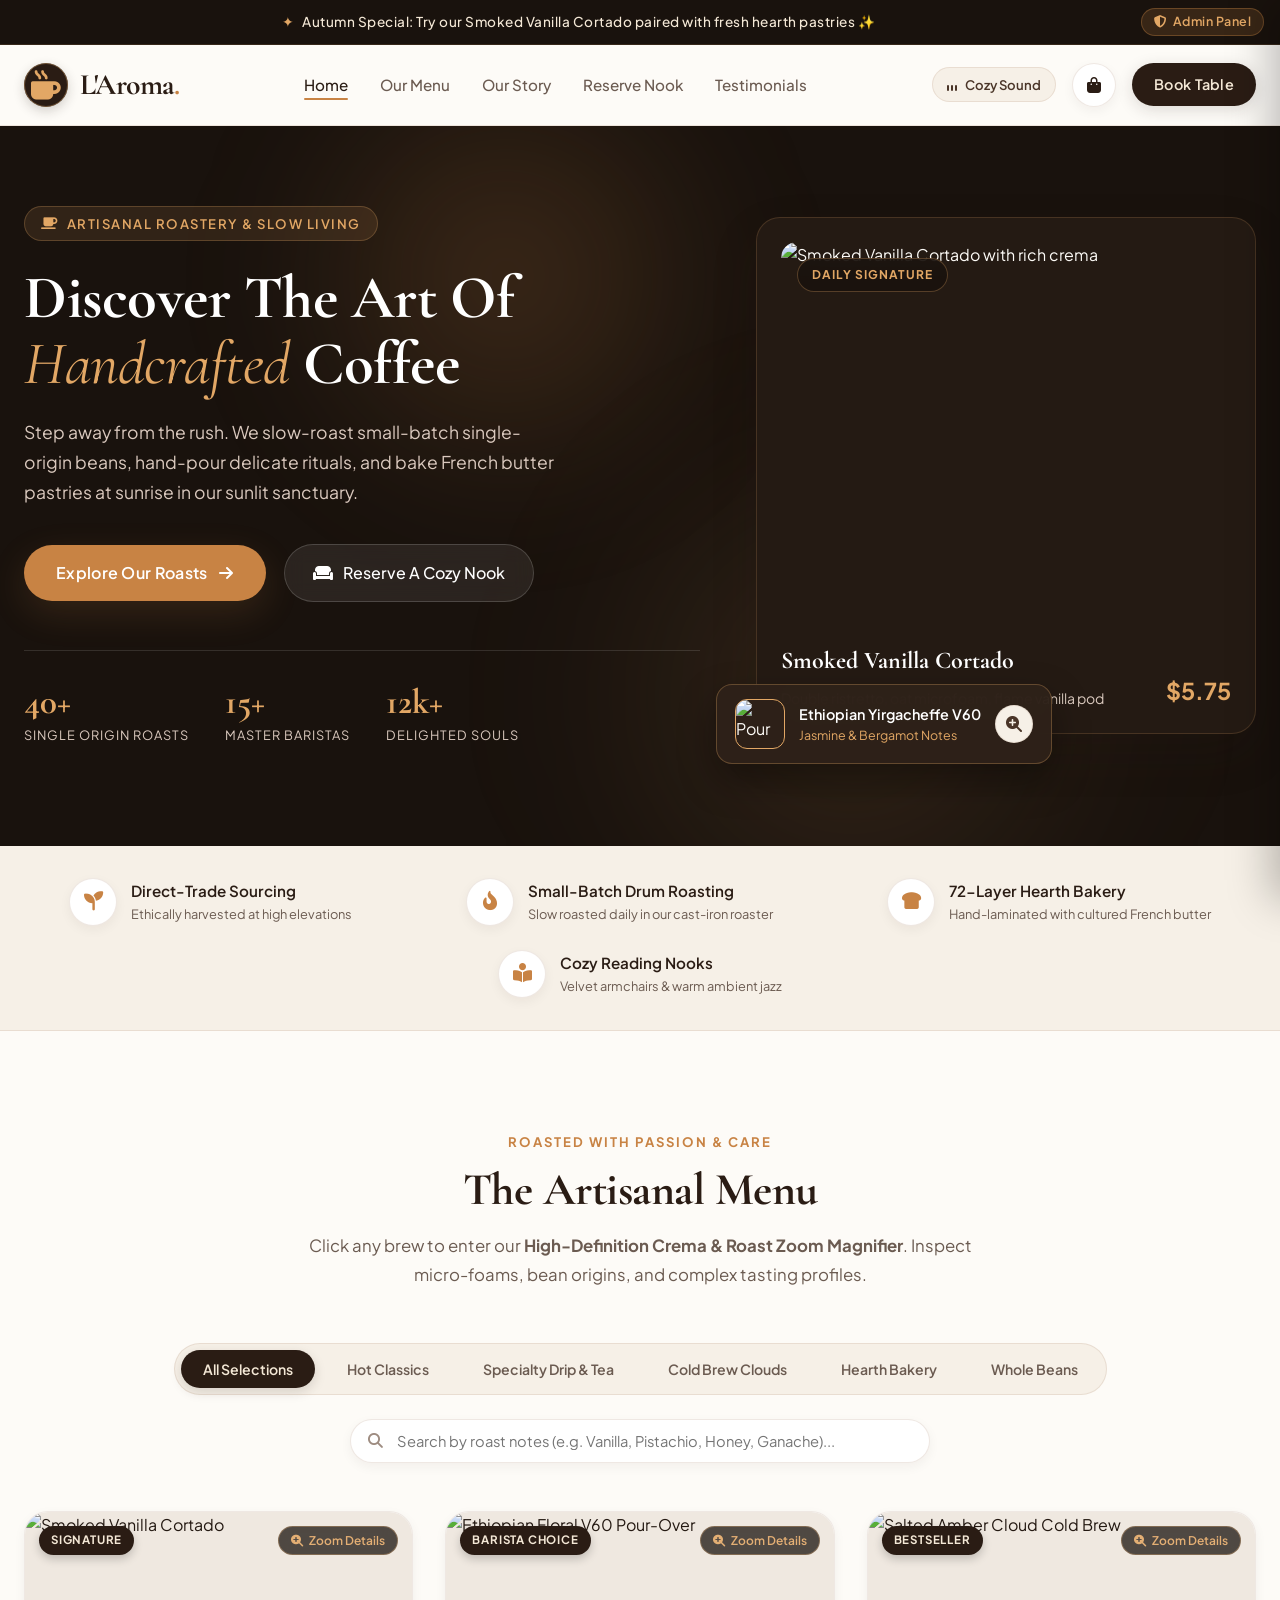
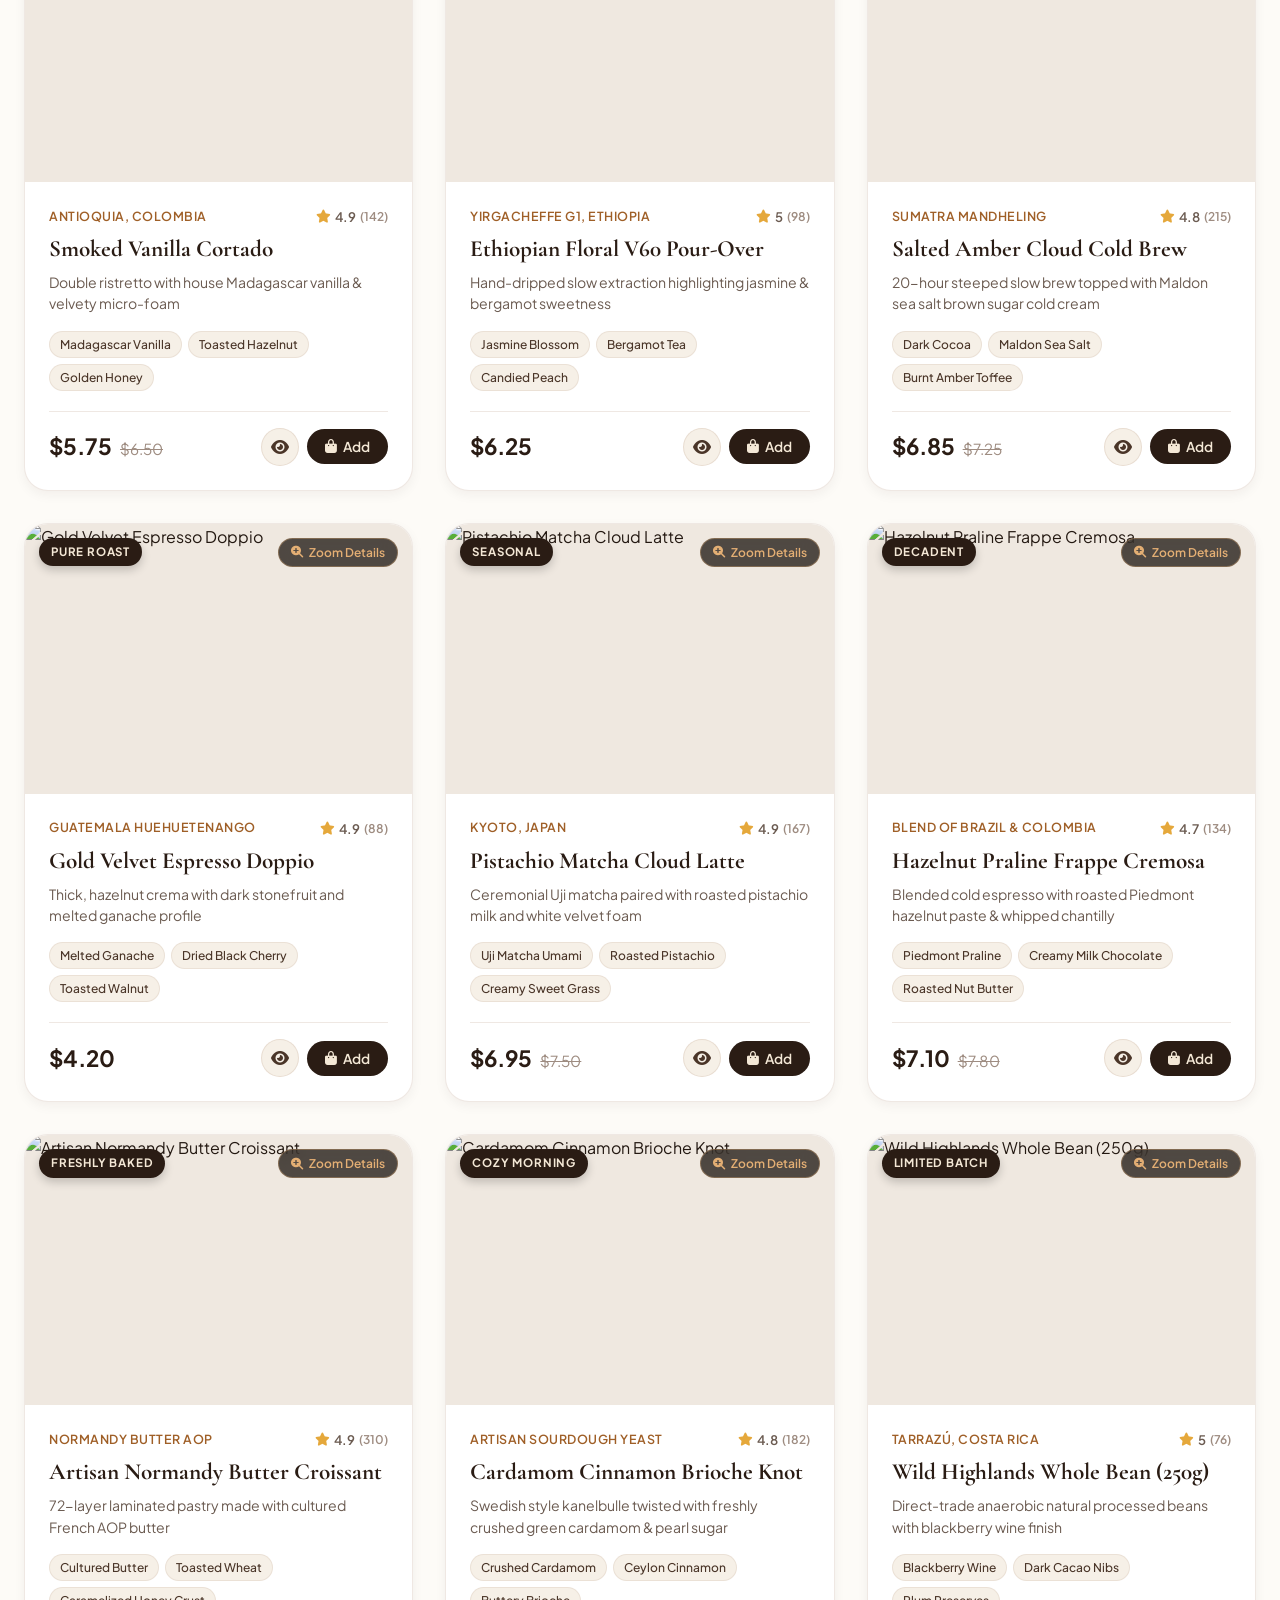
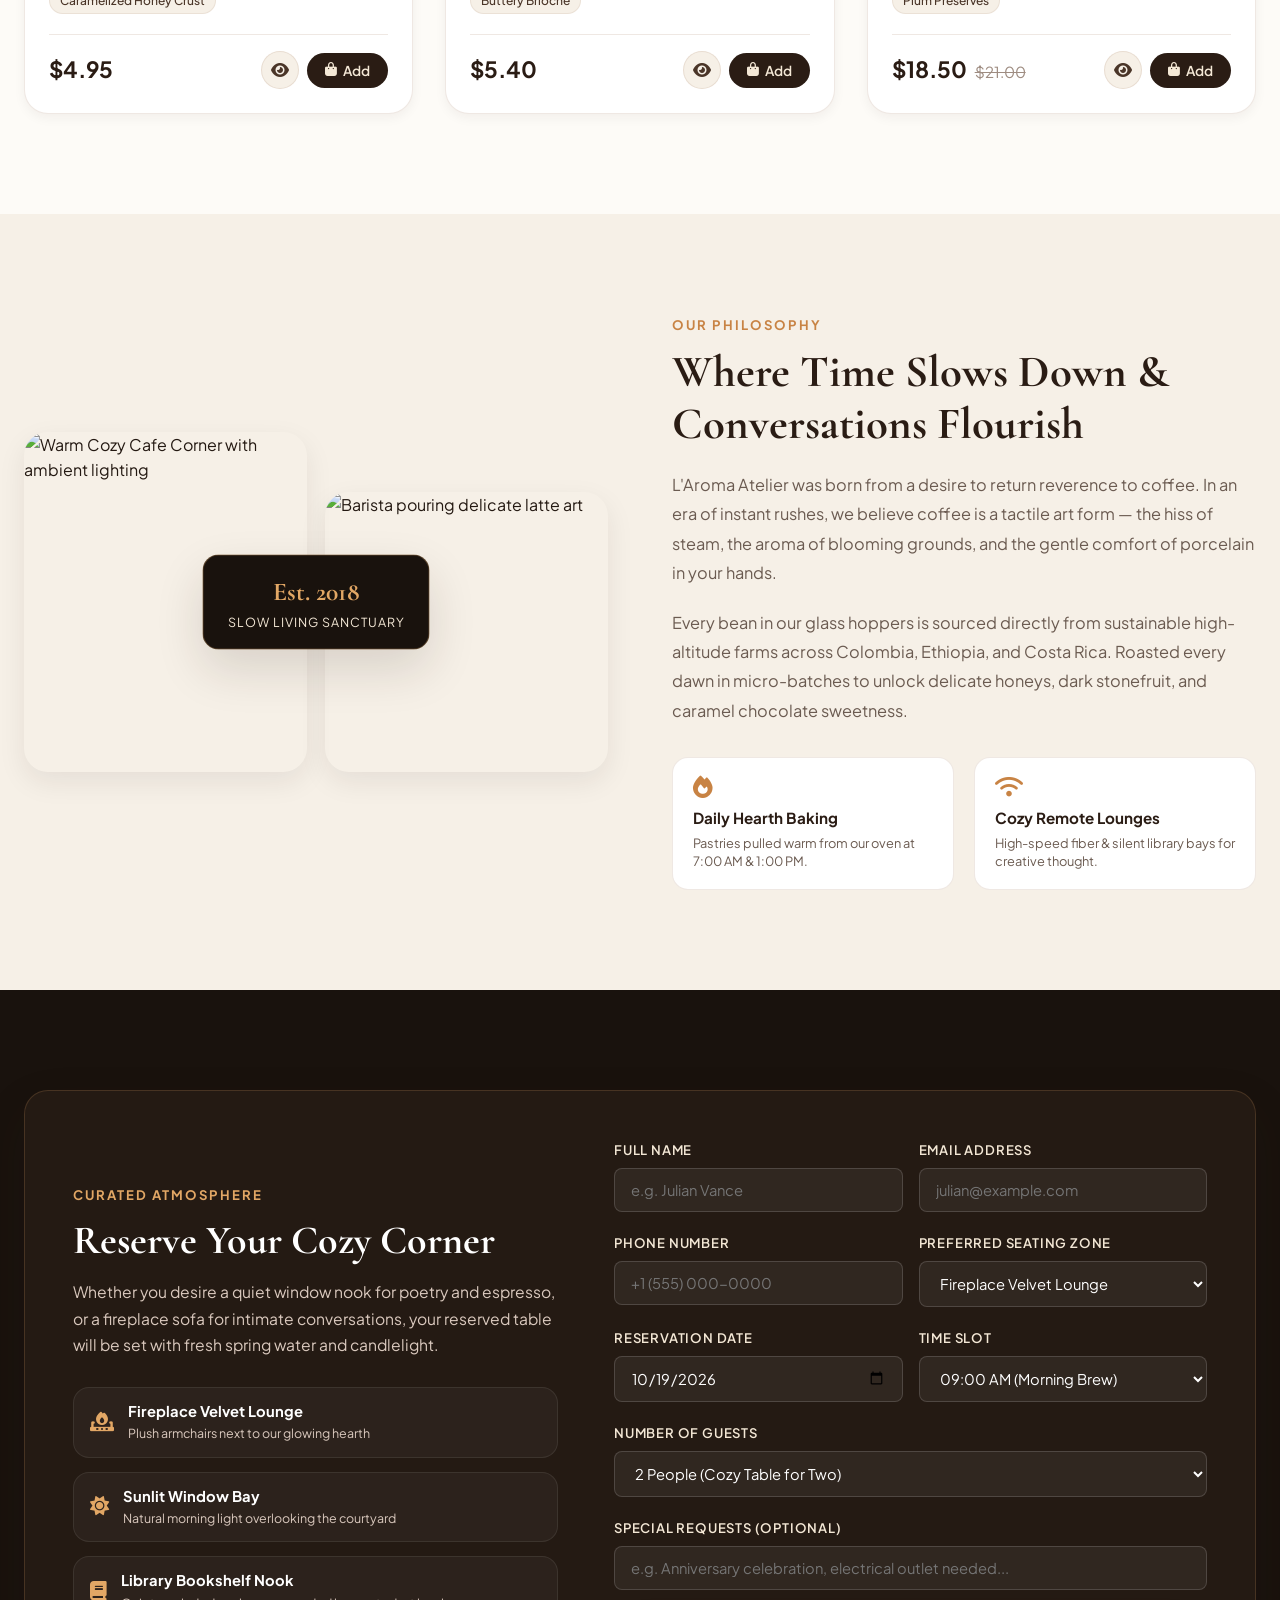
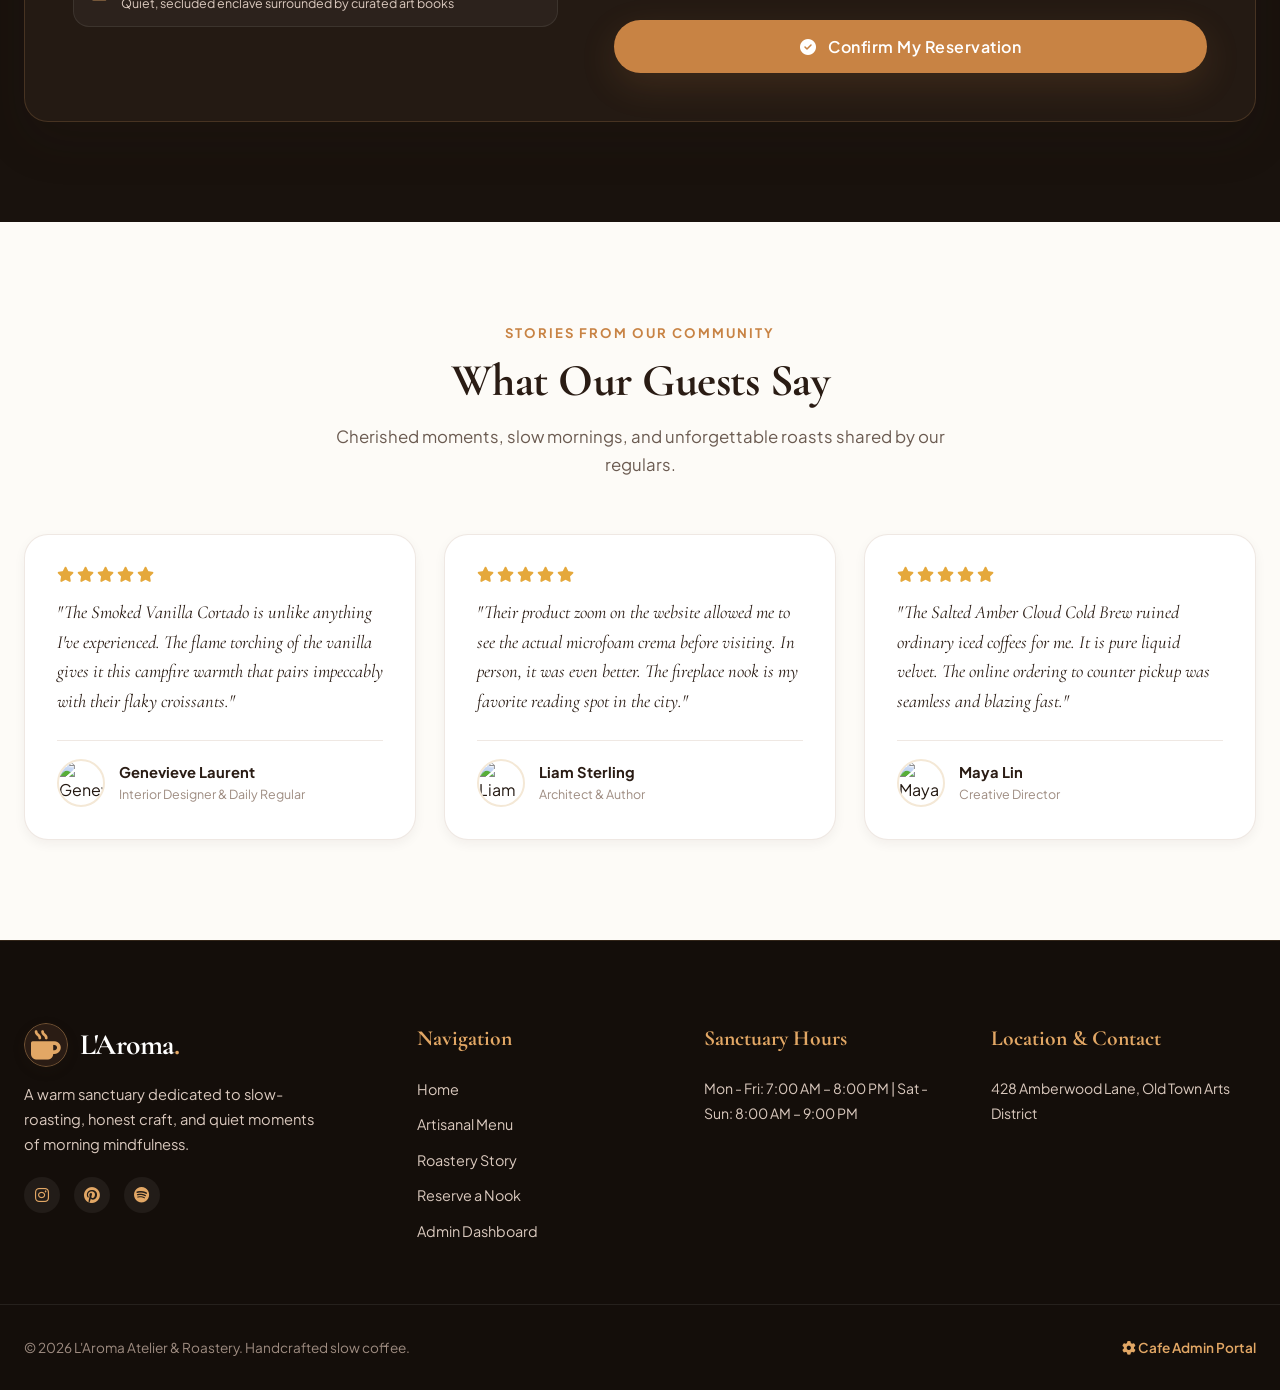
==== index.html @ 0303fe02 "first commit" ====
<!DOCTYPE html>
<html lang="en">
<head>
  <meta charset="UTF-8">
  <meta name="viewport" content="width=device-width, initial-scale=1.0">
  <title>L'Aroma Atelier & Roastery | Handcrafted Slow Coffee & Hearth Pastries</title>
  
  <!-- Google Fonts: Cormorant Garamond for luxury cozy titles & Plus Jakarta Sans for modern clarity -->
  <link rel="preconnect" href="https://fonts.googleapis.com">
  <link rel="preconnect" href="https://fonts.gstatic.com" crossorigin>
  <link href="https://fonts.googleapis.com/css2?family=Cormorant+Garamond:ital,wght@0,400;0,600;0,700;1,400;1,600&family=Plus+Jakarta+Sans:wght@300;400;500;600;700&display=swap" rel="stylesheet">
  
  <!-- Font Awesome Icons -->
  <link rel="stylesheet" href="https://cdnjs.cloudflare.com/ajax/libs/font-awesome/6.4.0/css/all.min.css">
  
  <!-- Main Stylesheet -->
  <link rel="stylesheet" href="css/style.css">
</head>
<body>

  <!-- ==========================================================
       ANNOUNCEMENT MARQUEE BAR
       ========================================================== -->
  <div class="announcement-bar" id="announcementBanner">
    <div class="announcement-text" id="announcementText">
      <span class="sparkle">✦</span> Autumn Harvest: Try our flame-torched Smoked Vanilla Cortado paired with fresh hearth brioche ✨
    </div>
    <a href="admin.html" class="admin-quick-link" title="Open Admin Panel">
      <i class="fas fa-shield-alt"></i> Admin Panel
    </a>
  </div>

  <!-- ==========================================================
       STICKY NAVIGATION HEADER
       ========================================================== -->
  <header class="site-header">
    <div class="container nav-container">
      <a href="index.html" class="brand-logo" aria-label="L'Aroma Atelier Home">
        <div class="brand-icon">
          <i class="fas fa-mug-hot"></i>
        </div>
        <span>L'Aroma<span class="dot">.</span></span>
      </a>

      <nav>
        <ul class="nav-links">
          <li><a href="#home" class="active">Home</a></li>
          <li><a href="#menu">Our Menu</a></li>
          <li><a href="#story">Our Story</a></li>
          <li><a href="#reserve">Reserve Nook</a></li>
          <li><a href="#reviews">Testimonials</a></li>
        </ul>
      </nav>

      <div class="nav-actions">
        <!-- Cozy Ambient Rain & Hearth Audio Generator -->
        <button class="ambient-sound-btn" id="ambientAudioBtn" title="Toggle gentle cafe rain & hearth background sound">
          <div class="sound-wave">
            <span></span><span></span><span></span>
          </div>
          <span class="sound-text">Cozy Sound</span>
        </button>

        <!-- Cart Drawer Button -->
        <button class="icon-btn" id="cartToggleBtn" aria-label="View Order Tray">
          <i class="fas fa-shopping-bag"></i>
          <span class="cart-badge" id="cartBadge" style="display: none;">0</span>
        </button>

        <!-- Primary CTA -->
        <a href="#reserve" class="btn-primary" style="padding: 10px 22px;">Book Table</a>

        <button class="mobile-menu-btn" id="mobileMenuToggle" aria-label="Open Navigation Menu">
          <i class="fas fa-bars"></i>
        </button>
      </div>
    </div>
  </header>

  <!-- ==========================================================
       HERO SECTION (Cozy Aesthetic & Modern Split Inspired)
       ========================================================== -->
  <section class="hero-section" id="home">
    <div class="hero-glow-1"></div>
    <div class="hero-glow-2"></div>

    <div class="container hero-grid">
      <!-- Left Column: Copy & CTAs -->
      <div class="hero-content">
        <div class="hero-badge">
          <i class="fas fa-coffee"></i> Artisanal Roastery & Slow Living
        </div>
        <h1 class="hero-title">
          Discover The Art Of <em>Handcrafted</em> Coffee
        </h1>
        <p class="hero-desc">
          Step away from the rush. We slow-roast small-batch single-origin beans, hand-pour delicate rituals, and bake French butter pastries at sunrise in our sunlit sanctuary.
        </p>

        <div class="hero-cta-group">
          <a href="#menu" class="btn-hero-primary">
            <span>Explore Our Roasts</span>
            <i class="fas fa-arrow-right"></i>
          </a>
          <a href="#reserve" class="btn-hero-ghost">
            <i class="fas fa-couch"></i>
            <span>Reserve A Cozy Nook</span>
          </a>
        </div>

        <!-- Live Metrics Counter -->
        <div class="hero-stats">
          <div class="stat-item">
            <span class="stat-number">40+</span>
            <span class="stat-label">Single Origin Roasts</span>
          </div>
          <div class="stat-item">
            <span class="stat-number">15+</span>
            <span class="stat-label">Master Baristas</span>
          </div>
          <div class="stat-item">
            <span class="stat-number">12k+</span>
            <span class="stat-label">Delighted Souls</span>
          </div>
        </div>
      </div>

      <!-- Right Column: Visual Showcase -->
      <div class="hero-showcase">
        <div class="hero-main-card">
          <div class="hero-image-wrap" onclick="window.L_Aroma.openZoomModal('prod-1')">
            <span class="hero-card-badge">Daily Signature</span>
            <img src="https://images.unsplash.com/photo-1541167760496-1628856ab772?auto=format&fit=crop&w=900&q=85" alt="Smoked Vanilla Cortado with rich crema">
          </div>
          <div class="hero-card-info">
            <div>
              <h3 class="hero-card-title">Smoked Vanilla Cortado</h3>
              <p class="hero-card-sub">Double ristretto, oat microfoam, flame vanilla pod</p>
            </div>
            <div class="hero-card-price">$5.75</div>
          </div>
        </div>

        <!-- Floating Card Badge for modern depth -->
        <div class="floating-side-card">
          <div class="floating-avatar">
            <img src="https://images.unsplash.com/photo-1514432324607-a09d9b4aefdd?auto=format&fit=crop&w=400&q=80" alt="Pour Over Kettle">
          </div>
          <div class="floating-meta">
            <h5>Ethiopian Yirgacheffe V60</h5>
            <p>Jasmine & Bergamot Notes</p>
          </div>
          <button class="btn-inspect" onclick="window.L_Aroma.openZoomModal('prod-2')" title="Inspect Roast" aria-label="Inspect Ethiopian Yirgacheffe">
            <i class="fas fa-search-plus"></i>
          </button>
        </div>
      </div>
    </div>
  </section>

  <!-- ==========================================================
       FEATURE STRIP (Warm Pillars)
       ========================================================== -->
  <section class="feature-strip">
    <div class="container features-flex">
      <div class="feature-pill">
        <div class="feature-icon-circle">
          <i class="fas fa-seedling"></i>
        </div>
        <div>
          <h4>Direct-Trade Sourcing</h4>
          <p>Ethically harvested at high elevations</p>
        </div>
      </div>

      <div class="feature-pill">
        <div class="feature-icon-circle">
          <i class="fas fa-fire-flame-curved"></i>
        </div>
        <div>
          <h4>Small-Batch Drum Roasting</h4>
          <p>Slow roasted daily in our cast-iron roaster</p>
        </div>
      </div>

      <div class="feature-pill">
        <div class="feature-icon-circle">
          <i class="fas fa-bread-slice"></i>
        </div>
        <div>
          <h4>72-Layer Hearth Bakery</h4>
          <p>Hand-laminated with cultured French butter</p>
        </div>
      </div>

      <div class="feature-pill">
        <div class="feature-icon-circle">
          <i class="fas fa-book-open-reader"></i>
        </div>
        <div>
          <h4>Cozy Reading Nooks</h4>
          <p>Velvet armchairs & warm ambient jazz</p>
        </div>
      </div>
    </div>
  </section>

  <!-- ==========================================================
       ARTISANAL MENU SECTION WITH PRODUCT ZOOM
       ========================================================== -->
  <section class="section" id="menu">
    <div class="container">
      <div class="section-head">
        <span class="section-subtitle">Roasted With Passion & Care</span>
        <h2 class="section-title">The Artisanal Menu</h2>
        <p class="section-desc">
          Click any brew to enter our <strong>High-Definition Crema & Roast Zoom Magnifier</strong>. Inspect micro-foams, bean origins, and complex tasting profiles.
        </p>
      </div>

      <!-- Controls: Category Filter Tabs & Live Search -->
      <div class="menu-controls">
        <div class="category-tabs">
          <button class="tab-btn active" data-category="all">All Selections</button>
          <button class="tab-btn" data-category="hot-coffee">Hot Classics</button>
          <button class="tab-btn" data-category="specialty-brew">Specialty Drip & Tea</button>
          <button class="tab-btn" data-category="cold-coffee">Cold Brew Clouds</button>
          <button class="tab-btn" data-category="bakery">Hearth Bakery</button>
          <button class="tab-btn" data-category="coffee-beans">Whole Beans</button>
        </div>

        <div class="search-sort-bar">
          <div class="search-input-wrap">
            <i class="fas fa-search"></i>
            <input type="text" id="menuSearchInput" class="search-input" placeholder="Search by roast notes (e.g. Vanilla, Pistachio, Honey, Ganache)...">
          </div>
        </div>
      </div>

      <!-- Dynamic Product Grid (Synchronized with LocalStorage & Admin) -->
      <div class="products-grid" id="productsContainer">
        <!-- Rendered by js/app.js -->
      </div>
    </div>
  </section>

  <!-- ==========================================================
       INTERACTIVE PRODUCT ZOOM INSPECTION MODAL
       ========================================================== -->
  <div class="zoom-modal-overlay" id="zoomModalOverlay" role="dialog" aria-modal="true" aria-labelledby="modalProductTitle">
    <div class="zoom-modal-container">
      <button class="modal-close-btn" id="closeZoomModalBtn" aria-label="Close zoom inspection modal">
        <i class="fas fa-times"></i>
      </button>

      <!-- Left Column: Zoom Lens Viewport -->
      <div class="zoom-viewport-col">
        <div class="zoom-frame" id="zoomFrame">
          <img class="main-zoom-img" id="zoomMainImg" src="" alt="">
          <!-- The interactive circular magnifying lens -->
          <div class="zoom-lens" id="zoomLens"></div>
        </div>

        <div class="zoom-instructions">
          <i class="fas fa-mouse-pointer"></i> Move mouse over brew to magnify crema & textures
        </div>

        <!-- Zoom Level Controls -->
        <div class="zoom-level-controls">
          <span style="font-size: 0.75rem; color: var(--text-light-secondary); margin-right: 4px;">Magnification:</span>
          <button class="zoom-level-btn" data-zoom="1.8">1.8x</button>
          <button class="zoom-level-btn active" data-zoom="2.5">2.5x</button>
          <button class="zoom-level-btn" data-zoom="3.5">3.5x</button>
        </div>
      </div>

      <!-- Right Column: Sensory & Ordering Details -->
      <div class="zoom-details-col">
        <div class="modal-badge-row">
          <span class="modal-category-tag" id="modalCategoryTag">Hot Coffee</span>
          <span class="modal-origin-pill" id="modalOriginPill">Single Origin</span>
        </div>

        <h2 class="modal-product-title" id="modalProductTitle">Coffee Name</h2>

        <div class="modal-price-rating">
          <span class="modal-price" id="modalProductPrice">$0.00</span>
          <div class="product-rating">
            <i class="fas fa-star" style="color: #E5A83B;"></i>
            <span id="modalProductRating">4.9 (120 reviews)</span>
          </div>
        </div>

        <p class="modal-description" id="modalProductDesc">Product description here.</p>

        <!-- Sensory Roast Meter -->
        <div class="modal-roast-meter">
          <div class="roast-meter-header">
            <span>Roast Profile & Texture</span>
            <span id="modalRoastLevelText">Medium Roast</span>
          </div>
          <div class="roast-bar">
            <div class="roast-bar-fill"></div>
          </div>
        </div>

        <!-- Tasting Notes Tags -->
        <div style="margin-bottom: 20px;">
          <span class="option-label">Sensory Tasting Notes:</span>
          <div class="tasting-chips" id="modalTastingChips"></div>
        </div>

        <!-- Cup Size Selector -->
        <div class="option-selector-group">
          <span class="option-label">Select Size / Style:</span>
          <div class="option-pills">
            <button class="option-pill active">Regular (12oz)</button>
            <button class="option-pill">Cortado / Flat (8oz)</button>
            <button class="option-pill">Grande Amber (16oz)</button>
          </div>
        </div>

        <!-- Milk / Preparation Choice -->
        <div class="option-selector-group">
          <span class="option-label">Milk / Brew Choice:</span>
          <div class="option-pills">
            <button class="option-pill active">Organic Oat Milk</button>
            <button class="option-pill">Whole Farm Milk</button>
            <button class="option-pill">Roasted Pistachio (+ $0.75)</button>
          </div>
        </div>

        <!-- Quantity Stepper & Add Button -->
        <div class="modal-action-row">
          <div class="quantity-stepper">
            <button class="stepper-btn" id="modalStepperMinus" aria-label="Decrease quantity">-</button>
            <span class="stepper-value" id="modalStepperVal">1</span>
            <button class="stepper-btn" id="modalStepperPlus" aria-label="Increase quantity">+</button>
          </div>

          <button class="btn-modal-add" id="modalAddToCartBtn">
            <i class="fas fa-shopping-bag"></i>
            <span>Add To My Tray</span>
          </button>
        </div>
      </div>
    </div>
  </div>

  <!-- ==========================================================
       OUR STORY & SANCTUARY SECTION
       ========================================================== -->
  <section class="section story-section" id="story">
    <div class="container story-grid">
      <div class="story-images-mosaic">
        <div class="mosaic-img-1">
          <img src="https://images.unsplash.com/photo-1501339847302-ac426a4a7cbb?auto=format&fit=crop&w=900&q=80" alt="Warm Cozy Cafe Corner with ambient lighting">
        </div>
        <div class="mosaic-img-2">
          <img src="https://images.unsplash.com/photo-1442512595331-e89e73853f31?auto=format&fit=crop&w=900&q=80" alt="Barista pouring delicate latte art">
        </div>
        <div class="story-badge-floating">
          <h4>Est. 2018</h4>
          <p>Slow Living Sanctuary</p>
        </div>
      </div>

      <div class="story-content">
        <span class="section-subtitle">Our Philosophy</span>
        <h3>Where Time Slows Down & Conversations Flourish</h3>
        <p>
          L'Aroma Atelier was born from a desire to return reverence to coffee. In an era of instant rushes, we believe coffee is a tactile art form — the hiss of steam, the aroma of blooming grounds, and the gentle comfort of porcelain in your hands.
        </p>
        <p>
          Every bean in our glass hoppers is sourced directly from sustainable high-altitude farms across Colombia, Ethiopia, and Costa Rica. Roasted every dawn in micro-batches to unlock delicate honeys, dark stonefruit, and caramel chocolate sweetness.
        </p>

        <div class="story-perks">
          <div class="perk-box">
            <i class="fas fa-fire"></i>
            <h5>Daily Hearth Baking</h5>
            <p>Pastries pulled warm from our oven at 7:00 AM & 1:00 PM.</p>
          </div>
          <div class="perk-box">
            <i class="fas fa-wifi"></i>
            <h5>Cozy Remote Lounges</h5>
            <p>High-speed fiber & silent library bays for creative thought.</p>
          </div>
        </div>
      </div>
    </div>
  </section>

  <!-- ==========================================================
       TABLE & COZY NOOK RESERVATIONS
       ========================================================== -->
  <section class="section reservation-section" id="reserve">
    <div class="container">
      <div class="reservation-card">
        <!-- Info Column -->
        <div class="res-info-col">
          <span class="section-subtitle" style="color: var(--color-amber);">Curated Atmosphere</span>
          <h3>Reserve Your Cozy Corner</h3>
          <p>
            Whether you desire a quiet window nook for poetry and espresso, or a fireplace sofa for intimate conversations, your reserved table will be set with fresh spring water and candlelight.
          </p>

          <div class="nook-preview-list">
            <div class="nook-preview-item">
              <i class="fas fa-fire-burner"></i>
              <div>
                <h5>Fireplace Velvet Lounge</h5>
                <p>Plush armchairs next to our glowing hearth</p>
              </div>
            </div>
            <div class="nook-preview-item">
              <i class="fas fa-sun"></i>
              <div>
                <h5>Sunlit Window Bay</h5>
                <p>Natural morning light overlooking the courtyard</p>
              </div>
            </div>
            <div class="nook-preview-item">
              <i class="fas fa-book"></i>
              <div>
                <h5>Library Bookshelf Nook</h5>
                <p>Quiet, secluded enclave surrounded by curated art books</p>
              </div>
            </div>
          </div>
        </div>

        <!-- Reservation Form (Saves directly to Admin) -->
        <form class="reservation-form" id="reservationForm">
          <div class="form-row-2">
            <div class="form-group">
              <label for="resName">Full Name</label>
              <input type="text" id="resName" class="form-control" placeholder="e.g. Julian Vance" required>
            </div>
            <div class="form-group">
              <label for="resEmail">Email Address</label>
              <input type="email" id="resEmail" class="form-control" placeholder="julian@example.com" required>
            </div>
          </div>

          <div class="form-row-2">
            <div class="form-group">
              <label for="resPhone">Phone Number</label>
              <input type="tel" id="resPhone" class="form-control" placeholder="+1 (555) 000-0000" required>
            </div>
            <div class="form-group">
              <label for="resZone">Preferred Seating Zone</label>
              <select id="resZone" class="form-control">
                <option value="Fireplace Velvet Lounge">Fireplace Velvet Lounge</option>
                <option value="Sunlit Window Bay">Sunlit Window Bay</option>
                <option value="Library Bookshelf Nook">Library Bookshelf Nook</option>
                <option value="Garden Courtyard Terrace">Garden Courtyard Terrace</option>
              </select>
            </div>
          </div>

          <div class="form-row-2">
            <div class="form-group">
              <label for="resDate">Reservation Date</label>
              <input type="date" id="resDate" class="form-control" required value="2026-10-19">
            </div>
            <div class="form-group">
              <label for="resTime">Time Slot</label>
              <select id="resTime" class="form-control">
                <option value="09:00 AM">09:00 AM (Morning Brew)</option>
                <option value="11:30 AM">11:30 AM (Brunch & Cortado)</option>
                <option value="02:30 PM">02:30 PM (Afternoon Slow Roast)</option>
                <option value="05:00 PM">05:00 PM (Dusk Affogato & Jazz)</option>
              </select>
            </div>
          </div>

          <div class="form-group">
            <label for="resGuests">Number of Guests</label>
            <select id="resGuests" class="form-control">
              <option value="1">1 Person (Quiet Solitude)</option>
              <option value="2" selected>2 People (Cozy Table for Two)</option>
              <option value="3">3 - 4 People (Lounge Booth)</option>
              <option value="6">5 - 6 People (Artisan Tasting Table)</option>
            </select>
          </div>

          <div class="form-group">
            <label for="resNotes">Special Requests (Optional)</label>
            <input type="text" id="resNotes" class="form-control" placeholder="e.g. Anniversary celebration, electrical outlet needed...">
          </div>

          <button type="submit" class="btn-book-submit">
            <i class="fas fa-check-circle" style="margin-right: 8px;"></i> Confirm My Reservation
          </button>
        </form>
      </div>
    </div>
  </section>

  <!-- ==========================================================
       CUSTOMER TESTIMONIALS
       ========================================================== -->
  <section class="section" id="reviews">
    <div class="container">
      <div class="section-head">
        <span class="section-subtitle">Stories From Our Community</span>
        <h2 class="section-title">What Our Guests Say</h2>
        <p class="section-desc">Cherished moments, slow mornings, and unforgettable roasts shared by our regulars.</p>
      </div>

      <div class="testimonials-grid">
        <div class="testimonial-card">
          <div class="test-stars">
            <i class="fas fa-star"></i><i class="fas fa-star"></i><i class="fas fa-star"></i><i class="fas fa-star"></i><i class="fas fa-star"></i>
          </div>
          <p class="test-quote">
            "The Smoked Vanilla Cortado is unlike anything I've experienced. The flame torching of the vanilla gives it this campfire warmth that pairs impeccably with their flaky croissants."
          </p>
          <div class="test-author">
            <img class="test-avatar" src="https://images.unsplash.com/photo-1534528741775-53994a69daeb?auto=format&fit=crop&w=200&q=80" alt="Genevieve Laurent">
            <div class="author-meta">
              <h5>Genevieve Laurent</h5>
              <p>Interior Designer & Daily Regular</p>
            </div>
          </div>
        </div>

        <div class="testimonial-card">
          <div class="test-stars">
            <i class="fas fa-star"></i><i class="fas fa-star"></i><i class="fas fa-star"></i><i class="fas fa-star"></i><i class="fas fa-star"></i>
          </div>
          <p class="test-quote">
            "Their product zoom on the website allowed me to see the actual microfoam crema before visiting. In person, it was even better. The fireplace nook is my favorite reading spot in the city."
          </p>
          <div class="test-author">
            <img class="test-avatar" src="https://images.unsplash.com/photo-1507003211169-0a1dd7228f2d?auto=format&fit=crop&w=200&q=80" alt="Liam Sterling">
            <div class="author-meta">
              <h5>Liam Sterling</h5>
              <p>Architect & Author</p>
            </div>
          </div>
        </div>

        <div class="testimonial-card">
          <div class="test-stars">
            <i class="fas fa-star"></i><i class="fas fa-star"></i><i class="fas fa-star"></i><i class="fas fa-star"></i><i class="fas fa-star"></i>
          </div>
          <p class="test-quote">
            "The Salted Amber Cloud Cold Brew ruined ordinary iced coffees for me. It is pure liquid velvet. The online ordering to counter pickup was seamless and blazing fast."
          </p>
          <div class="test-author">
            <img class="test-avatar" src="https://images.unsplash.com/photo-1517841905240-472988babdf9?auto=format&fit=crop&w=200&q=80" alt="Maya Lin">
            <div class="author-meta">
              <h5>Maya Lin</h5>
              <p>Creative Director</p>
            </div>
          </div>
        </div>
      </div>
    </div>
  </section>

  <!-- ==========================================================
       SLIDE-OVER CART DRAWER
       ========================================================== -->
  <div class="cart-drawer-overlay" id="cartDrawerOverlay"></div>
  <aside class="cart-drawer" id="cartDrawer" aria-label="Your Coffee Tray">
    <div class="cart-header">
      <h3><i class="fas fa-shopping-bag" style="color: var(--color-caramel);"></i> Your Tray</h3>
      <button class="modal-close-btn" id="closeCartBtn" style="position: static;" aria-label="Close Tray">
        <i class="fas fa-times"></i>
      </button>
    </div>

    <div class="cart-items-list" id="cartItemsList">
      <!-- Injected by js/app.js -->
    </div>

    <div class="cart-footer">
      <div class="cart-summary-row">
        <span>Subtotal</span>
        <span id="cartSubtotal">$0.00</span>
      </div>
      <div class="cart-summary-row">
        <span>Estimated Tax (8.25%)</span>
        <span id="cartTax">$0.00</span>
      </div>
      <div class="cart-summary-row total-row">
        <span>Total Due</span>
        <span id="cartTotal">$0.00</span>
      </div>

      <button class="btn-checkout" id="openCheckoutBtn">
        <span>Proceed To Barista Station</span>
        <i class="fas fa-arrow-right"></i>
      </button>
    </div>
  </aside>

  <!-- ==========================================================
       CHECKOUT MODAL
       ========================================================== -->
  <div class="checkout-modal-overlay" id="checkoutModalOverlay">
    <div class="checkout-modal-card">
      <button class="modal-close-btn" id="closeCheckoutBtn" aria-label="Close Checkout">
        <i class="fas fa-times"></i>
      </button>

      <div class="checkout-header">
        <i class="fas fa-mug-hot"></i>
        <h3>Complete Your Order</h3>
        <p style="font-size: 0.88rem; color: var(--text-secondary); margin-top: 4px;">
          Total: <strong id="checkoutTotalAmount" style="color: var(--color-espresso);">$0.00</strong>
        </p>
      </div>

      <form id="checkoutForm">
        <div class="form-group" style="margin-bottom: 14px;">
          <label for="checkoutName" style="color: var(--text-secondary);">Your Name</label>
          <input type="text" id="checkoutName" class="form-control" style="background: var(--bg-secondary); color: var(--text-primary); border-color: var(--border-light);" placeholder="e.g. Genevieve Laurent" required>
        </div>

        <div class="form-group" style="margin-bottom: 14px;">
          <label for="checkoutPhone" style="color: var(--text-secondary);">Mobile Phone (For Brew Alerts)</label>
          <input type="tel" id="checkoutPhone" class="form-control" style="background: var(--bg-secondary); color: var(--text-primary); border-color: var(--border-light);" placeholder="+1 (555) 234-5678" required>
        </div>

        <div class="form-group" style="margin-bottom: 24px;">
          <label for="checkoutType" style="color: var(--text-secondary);">Fulfillment Choice</label>
          <select id="checkoutType" class="form-control" style="background: var(--bg-secondary); color: var(--text-primary); border-color: var(--border-light);">
            <option value="Counter Pickup (Immediate)">Counter Pickup (Immediate)</option>
            <option value="Dine-in at Table">Dine-in at Table (Tell barista your nook)</option>
            <option value="Curbside Express">Curbside Express</option>
          </select>
        </div>

        <button type="submit" class="btn-checkout">
          <i class="fas fa-check"></i>
          <span>Send Order to Kitchen & Baristas</span>
        </button>
      </form>
    </div>
  </div>

  <!-- Toast Container -->
  <div class="toast-container" id="toastContainer"></div>

  <!-- ==========================================================
       FOOTER
       ========================================================== -->
  <footer class="site-footer">
    <div class="container footer-grid">
      <div class="footer-col footer-brand">
        <a href="index.html" class="brand-logo" style="color: #fff;">
          <div class="brand-icon">
            <i class="fas fa-mug-hot"></i>
          </div>
          <span>L'Aroma<span class="dot" style="color: var(--color-amber);">.</span></span>
        </a>
        <p>A warm sanctuary dedicated to slow-roasting, honest craft, and quiet moments of morning mindfulness.</p>
        <div class="footer-socials" style="margin-top: 20px;">
          <a href="#" class="social-icon" aria-label="Instagram"><i class="fab fa-instagram"></i></a>
          <a href="#" class="social-icon" aria-label="Pinterest"><i class="fab fa-pinterest"></i></a>
          <a href="#" class="social-icon" aria-label="Spotify"><i class="fab fa-spotify"></i></a>
        </div>
      </div>

      <div class="footer-col">
        <h4>Navigation</h4>
        <ul class="footer-links">
          <li><a href="#home">Home</a></li>
          <li><a href="#menu">Artisanal Menu</a></li>
          <li><a href="#story">Roastery Story</a></li>
          <li><a href="#reserve">Reserve a Nook</a></li>
          <li><a href="admin.html">Admin Dashboard</a></li>
        </ul>
      </div>

      <div class="footer-col">
        <h4>Sanctuary Hours</h4>
        <div class="footer-hours-list" id="footerOpeningHours">
          Mon - Fri: 7:00 AM – 8:00 PM<br>
          Sat - Sun: 8:00 AM – 9:00 PM<br>
          Hearth Bakes: 7:00 AM & 1:00 PM
        </div>
      </div>

      <div class="footer-col">
        <h4>Location & Contact</h4>
        <div class="footer-hours-list" id="footerAddress">
          428 Amberwood Lane, Old Town Arts District<br>
          hello@laromaatelier.com<br>
          +1 (555) 728-3920
        </div>
      </div>
    </div>

    <div class="container footer-bottom">
      <div>&copy; 2026 L'Aroma Atelier & Roastery. Handcrafted slow coffee.</div>
      <div style="display: flex; gap: 20px; align-items: center;">
        <a href="admin.html" style="color: var(--color-amber); font-weight: 600;">
          <i class="fas fa-cog"></i> Cafe Admin Portal
        </a>
      </div>
    </div>
  </footer>

  <!-- Scripts -->
  <script src="js/data.js"></script>
  <script src="js/app.js"></script>
</body>
</html>
---- css/style.css ----
/* ==========================================================
   L'AROMA ATELIER - COZY AESTHETIC & MODERN CAFE STYLESHEET
   ========================================================== */

:root {
  /* Warm Cozy Color Palette */
  --bg-primary: #FDFBF7;
  --bg-secondary: #F6F0E7;
  --bg-card: #FFFFFF;
  --bg-dark: #19120D;
  --bg-dark-surface: #241A13;
  --bg-dark-card: #2E2119;
  
  /* Espresso, Amber & Terracotta Tones */
  --color-espresso: #2A1C14;
  --color-mocha: #4A3528;
  --color-caramel: #C88344;
  --color-caramel-light: #DF9B5D;
  --color-caramel-dark: #9F5F27;
  --color-amber: #E2A765;
  --color-crema: #F4E8D6;
  --color-oat: #EAE2D5;
  --color-sage: #6B7C6E;
  --color-terracotta: #B95B36;
  
  /* Text Colors */
  --text-primary: #231811;
  --text-secondary: #6B5B51;
  --text-muted: #9E8C81;
  --text-light: #FDFBF7;
  --text-light-secondary: #DAC9BE;
  
  /* Borders & Shadows */
  --border-light: rgba(190, 165, 145, 0.25);
  --border-dark: rgba(226, 167, 101, 0.18);
  --shadow-sm: 0 4px 12px rgba(42, 28, 20, 0.05);
  --shadow-md: 0 10px 28px rgba(42, 28, 20, 0.08);
  --shadow-lg: 0 20px 48px rgba(42, 28, 20, 0.14);
  --shadow-warm: 0 12px 36px rgba(200, 131, 68, 0.16);

  /* Typography */
  --font-serif: 'Cormorant Garamond', Georgia, serif;
  --font-sans: 'Plus Jakarta Sans', -apple-system, BlinkMacSystemFont, 'Segoe UI', Roboto, sans-serif;
  
  /* Transitions */
  --transition-fast: 0.2s cubic-bezier(0.25, 0.46, 0.45, 0.94);
  --transition-smooth: 0.35s cubic-bezier(0.16, 1, 0.3, 1);
  --radius-sm: 8px;
  --radius-md: 16px;
  --radius-lg: 24px;
  --radius-full: 9999px;
}

/* Base Resets */
*, *::before, *::after {
  box-sizing: border-box;
  margin: 0;
  padding: 0;
}

html {
  scroll-behavior: smooth;
  font-size: 16px;
}

body {
  font-family: var(--font-sans);
  background-color: var(--bg-primary);
  color: var(--text-primary);
  line-height: 1.6;
  overflow-x: hidden;
  -webkit-font-smoothing: antialiased;
}

img {
  max-width: 100%;
  height: auto;
  display: block;
}

a {
  color: inherit;
  text-decoration: none;
  transition: color var(--transition-fast);
}

button, input, select, textarea {
  font-family: inherit;
  font-size: inherit;
  border: none;
  outline: none;
}

button {
  cursor: pointer;
  background: none;
}

.container {
  width: 100%;
  max-width: 1280px;
  margin: 0 auto;
  padding: 0 24px;
}

/* ==========================================================
   ANNOUNCEMENT MARQUEE
   ========================================================== */
.announcement-bar {
  background: var(--bg-dark);
  color: var(--color-crema);
  padding: 8px 16px;
  font-size: 0.85rem;
  letter-spacing: 0.5px;
  border-bottom: 1px solid rgba(226, 167, 101, 0.15);
  display: flex;
  justify-content: space-between;
  align-items: center;
  position: relative;
  z-index: 101;
}

.announcement-text {
  display: flex;
  align-items: center;
  gap: 8px;
  margin: 0 auto;
  font-weight: 500;
}

.announcement-text span.sparkle {
  color: var(--color-amber);
}

.admin-quick-link {
  display: inline-flex;
  align-items: center;
  gap: 6px;
  background: rgba(200, 131, 68, 0.18);
  border: 1px solid rgba(200, 131, 68, 0.35);
  color: var(--color-amber);
  padding: 3px 12px;
  border-radius: var(--radius-full);
  font-size: 0.78rem;
  font-weight: 600;
  transition: all var(--transition-fast);
}

.admin-quick-link:hover {
  background: var(--color-caramel);
  color: #fff;
  border-color: var(--color-caramel);
}

/* ==========================================================
   NAVIGATION HEADER
   ========================================================== */
.site-header {
  position: sticky;
  top: 0;
  z-index: 100;
  background: rgba(253, 251, 247, 0.92);
  backdrop-filter: blur(14px);
  -webkit-backdrop-filter: blur(14px);
  border-bottom: 1px solid var(--border-light);
  transition: all var(--transition-smooth);
}

.site-header.scrolled {
  background: rgba(253, 251, 247, 0.98);
  box-shadow: var(--shadow-sm);
}

.nav-container {
  display: flex;
  align-items: center;
  justify-content: space-between;
  height: 80px;
}

/* Logo */
.brand-logo {
  display: flex;
  align-items: center;
  gap: 12px;
  font-family: var(--font-serif);
  font-size: 1.85rem;
  font-weight: 700;
  letter-spacing: -0.5px;
  color: var(--color-espresso);
}

.brand-icon {
  width: 44px;
  height: 44px;
  background: var(--color-espresso);
  border-radius: 50%;
  display: flex;
  align-items: center;
  justify-content: center;
  color: var(--color-amber);
  box-shadow: 0 4px 12px rgba(42, 28, 20, 0.2);
  position: relative;
  overflow: hidden;
}

.brand-icon::after {
  content: '';
  position: absolute;
  top: 0;
  left: 0;
  width: 100%;
  height: 100%;
  border-radius: 50%;
  border: 1px solid rgba(226, 167, 101, 0.4);
}

.brand-logo span.dot {
  color: var(--color-caramel);
}

/* Nav Menu */
.nav-links {
  display: flex;
  align-items: center;
  gap: 32px;
  list-style: none;
}

.nav-links a {
  font-size: 0.95rem;
  font-weight: 500;
  color: var(--text-secondary);
  position: relative;
  padding: 6px 0;
}

.nav-links a::after {
  content: '';
  position: absolute;
  bottom: 0;
  left: 0;
  width: 0%;
  height: 2px;
  background: var(--color-caramel);
  transition: width var(--transition-fast);
  border-radius: 2px;
}

.nav-links a:hover,
.nav-links a.active {
  color: var(--color-espresso);
}

.nav-links a:hover::after,
.nav-links a.active::after {
  width: 100%;
}

/* Header Action Controls */
.nav-actions {
  display: flex;
  align-items: center;
  gap: 16px;
}

.ambient-sound-btn {
  display: flex;
  align-items: center;
  gap: 8px;
  padding: 8px 14px;
  border-radius: var(--radius-full);
  background: var(--bg-secondary);
  color: var(--color-mocha);
  font-size: 0.82rem;
  font-weight: 600;
  border: 1px solid var(--border-light);
  transition: all var(--transition-fast);
}

.ambient-sound-btn:hover {
  background: #EFE6DA;
  border-color: var(--color-caramel-light);
}

.ambient-sound-btn.playing {
  background: rgba(200, 131, 68, 0.15);
  border-color: var(--color-caramel);
  color: var(--color-caramel-dark);
}

.sound-wave {
  display: inline-flex;
  gap: 2px;
  align-items: flex-end;
  height: 12px;
}

.sound-wave span {
  width: 2px;
  height: 6px;
  background: currentColor;
  border-radius: 1px;
}

.ambient-sound-btn.playing .sound-wave span:nth-child(1) { animation: wave 0.8s ease-in-out infinite alternate; }
.ambient-sound-btn.playing .sound-wave span:nth-child(2) { animation: wave 0.6s ease-in-out infinite alternate 0.2s; }
.ambient-sound-btn.playing .sound-wave span:nth-child(3) { animation: wave 0.9s ease-in-out infinite alternate 0.4s; }

@keyframes wave {
  0% { height: 4px; }
  100% { height: 14px; }
}

.icon-btn {
  width: 44px;
  height: 44px;
  border-radius: 50%;
  display: flex;
  align-items: center;
  justify-content: center;
  background: var(--bg-card);
  color: var(--color-espresso);
  border: 1px solid var(--border-light);
  position: relative;
  transition: all var(--transition-fast);
  box-shadow: var(--shadow-sm);
}

.icon-btn:hover {
  background: var(--color-espresso);
  color: var(--color-amber);
  border-color: var(--color-espresso);
  transform: translateY(-2px);
}

.cart-badge {
  position: absolute;
  top: -4px;
  right: -4px;
  background: var(--color-terracotta);
  color: #fff;
  font-size: 0.72rem;
  font-weight: 700;
  width: 20px;
  height: 20px;
  border-radius: 50%;
  display: flex;
  align-items: center;
  justify-content: center;
  border: 2px solid var(--bg-primary);
  box-shadow: 0 2px 6px rgba(185, 91, 54, 0.4);
}

.btn-primary {
  display: inline-flex;
  align-items: center;
  gap: 10px;
  background: var(--color-espresso);
  color: var(--color-crema);
  padding: 12px 24px;
  border-radius: var(--radius-full);
  font-size: 0.9rem;
  font-weight: 600;
  letter-spacing: 0.3px;
  transition: all var(--transition-fast);
  box-shadow: 0 4px 16px rgba(42, 28, 20, 0.15);
}

.btn-primary:hover {
  background: var(--color-caramel);
  color: #fff;
  transform: translateY(-2px);
  box-shadow: var(--shadow-warm);
}

.btn-outline {
  display: inline-flex;
  align-items: center;
  gap: 10px;
  background: transparent;
  color: var(--color-espresso);
  padding: 12px 24px;
  border-radius: var(--radius-full);
  font-size: 0.9rem;
  font-weight: 600;
  border: 1.5px solid var(--color-espresso);
  transition: all var(--transition-fast);
}

.btn-outline:hover {
  background: var(--color-espresso);
  color: var(--color-crema);
  transform: translateY(-2px);
}

.mobile-menu-btn {
  display: none;
  font-size: 1.4rem;
  color: var(--color-espresso);
}

/* ==========================================================
   HERO SECTION (Cozy Aesthetic & Modern Split Inspired)
   ========================================================== */
.hero-section {
  position: relative;
  background: var(--bg-dark);
  color: var(--text-light);
  padding: 80px 0 100px;
  overflow: hidden;
}

/* Ambient steam and glow overlay */
.hero-glow-1 {
  position: absolute;
  top: -100px;
  left: 20%;
  width: 500px;
  height: 500px;
  background: radial-gradient(circle, rgba(200, 131, 68, 0.22) 0%, transparent 70%);
  filter: blur(60px);
  pointer-events: none;
}

.hero-glow-2 {
  position: absolute;
  bottom: -150px;
  right: 10%;
  width: 600px;
  height: 600px;
  background: radial-gradient(circle, rgba(226, 167, 101, 0.15) 0%, transparent 70%);
  filter: blur(80px);
  pointer-events: none;
}

.hero-grid {
  display: grid;
  grid-template-columns: 1.15fr 0.85fr;
  gap: 56px;
  align-items: center;
  position: relative;
  z-index: 2;
}

/* Hero Content */
.hero-badge {
  display: inline-flex;
  align-items: center;
  gap: 8px;
  padding: 6px 16px;
  background: rgba(226, 167, 101, 0.12);
  border: 1px solid rgba(226, 167, 101, 0.25);
  border-radius: var(--radius-full);
  color: var(--color-amber);
  font-size: 0.82rem;
  font-weight: 600;
  text-transform: uppercase;
  letter-spacing: 1.5px;
  margin-bottom: 24px;
}

.hero-badge i {
  color: var(--color-amber);
}

.hero-title {
  font-family: var(--font-serif);
  font-size: 3.8rem;
  line-height: 1.08;
  font-weight: 700;
  color: #FFFFFF;
  margin-bottom: 22px;
  letter-spacing: -0.5px;
}

.hero-title em {
  font-style: italic;
  font-weight: 400;
  color: var(--color-amber);
  font-family: var(--font-serif);
}

.hero-desc {
  font-size: 1.1rem;
  color: var(--text-light-secondary);
  line-height: 1.7;
  margin-bottom: 36px;
  max-width: 540px;
}

.hero-cta-group {
  display: flex;
  align-items: center;
  gap: 18px;
  margin-bottom: 48px;
  flex-wrap: wrap;
}

.btn-hero-primary {
  display: inline-flex;
  align-items: center;
  gap: 12px;
  background: var(--color-caramel);
  color: #fff;
  padding: 15px 32px;
  border-radius: var(--radius-full);
  font-size: 1rem;
  font-weight: 600;
  letter-spacing: 0.3px;
  transition: all var(--transition-fast);
  box-shadow: var(--shadow-warm);
}

.btn-hero-primary:hover {
  background: var(--color-caramel-light);
  transform: translateY(-2px);
  box-shadow: 0 16px 36px rgba(223, 155, 93, 0.35);
}

.btn-hero-ghost {
  display: inline-flex;
  align-items: center;
  gap: 10px;
  background: rgba(255, 255, 255, 0.08);
  color: #fff;
  padding: 15px 28px;
  border-radius: var(--radius-full);
  font-size: 1rem;
  font-weight: 500;
  border: 1px solid rgba(255, 255, 255, 0.16);
  backdrop-filter: blur(10px);
  transition: all var(--transition-fast);
}

.btn-hero-ghost:hover {
  background: rgba(255, 255, 255, 0.16);
  border-color: rgba(255, 255, 255, 0.3);
  transform: translateY(-2px);
}

/* Stats Counter Row */
.hero-stats {
  display: flex;
  align-items: center;
  gap: 36px;
  padding-top: 32px;
  border-top: 1px solid rgba(255, 255, 255, 0.12);
}

.stat-item {
  display: flex;
  flex-direction: column;
}

.stat-number {
  font-family: var(--font-serif);
  font-size: 2.2rem;
  font-weight: 700;
  color: var(--color-amber);
  line-height: 1.1;
}

.stat-label {
  font-size: 0.8rem;
  color: var(--text-light-secondary);
  text-transform: uppercase;
  letter-spacing: 1px;
  margin-top: 4px;
}

/* Hero Visual Showcase */
.hero-showcase {
  position: relative;
}

.hero-main-card {
  background: var(--bg-dark-surface);
  border: 1px solid var(--border-dark);
  border-radius: var(--radius-lg);
  padding: 24px;
  box-shadow: var(--shadow-lg);
  position: relative;
  overflow: hidden;
  transition: transform var(--transition-smooth);
}

.hero-main-card:hover {
  transform: translateY(-4px);
}

.hero-image-wrap {
  width: 100%;
  height: 380px;
  border-radius: var(--radius-md);
  overflow: hidden;
  position: relative;
}

.hero-image-wrap img {
  width: 100%;
  height: 100%;
  object-fit: cover;
  transition: transform 0.6s ease;
}

.hero-main-card:hover .hero-image-wrap img {
  transform: scale(1.04);
}

.hero-card-badge {
  position: absolute;
  top: 16px;
  left: 16px;
  background: rgba(25, 18, 13, 0.85);
  backdrop-filter: blur(8px);
  color: var(--color-amber);
  border: 1px solid rgba(226, 167, 101, 0.3);
  padding: 6px 14px;
  border-radius: var(--radius-full);
  font-size: 0.75rem;
  font-weight: 700;
  text-transform: uppercase;
  letter-spacing: 1px;
}

.hero-card-info {
  margin-top: 20px;
  display: flex;
  justify-content: space-between;
  align-items: flex-end;
}

.hero-card-title {
  font-family: var(--font-serif);
  font-size: 1.5rem;
  color: #fff;
  margin-bottom: 6px;
}

.hero-card-sub {
  font-size: 0.88rem;
  color: var(--text-light-secondary);
}

.hero-card-price {
  font-size: 1.45rem;
  font-weight: 700;
  color: var(--color-amber);
}

/* Floating quick card (Layered Modern Depth) */
.floating-side-card {
  position: absolute;
  bottom: -30px;
  left: -40px;
  background: rgba(46, 33, 25, 0.94);
  backdrop-filter: blur(16px);
  border: 1px solid rgba(226, 167, 101, 0.3);
  border-radius: var(--radius-md);
  padding: 14px 18px;
  display: flex;
  align-items: center;
  gap: 14px;
  box-shadow: 0 16px 36px rgba(0, 0, 0, 0.35);
  animation: floatCard 4s ease-in-out infinite alternate;
}

@keyframes floatCard {
  0% { transform: translateY(0); }
  100% { transform: translateY(-8px); }
}

.floating-avatar {
  width: 50px;
  height: 50px;
  border-radius: 12px;
  overflow: hidden;
  border: 1.5px solid var(--color-amber);
}

.floating-avatar img {
  width: 100%;
  height: 100%;
  object-fit: cover;
}

.floating-meta h5 {
  font-size: 0.9rem;
  color: #fff;
  font-weight: 600;
}

.floating-meta p {
  font-size: 0.78rem;
  color: var(--color-amber);
}

/* ==========================================================
   FEATURE STRIP (Aesthetic Badges)
   ========================================================== */
.feature-strip {
  background: var(--bg-secondary);
  border-bottom: 1px solid var(--border-light);
  padding: 32px 0;
}

.features-flex {
  display: flex;
  justify-content: space-around;
  align-items: center;
  flex-wrap: wrap;
  gap: 24px;
}

.feature-pill {
  display: flex;
  align-items: center;
  gap: 14px;
}

.feature-icon-circle {
  width: 48px;
  height: 48px;
  border-radius: 50%;
  background: var(--bg-card);
  color: var(--color-caramel);
  display: flex;
  align-items: center;
  justify-content: center;
  font-size: 1.2rem;
  border: 1px solid var(--border-light);
  box-shadow: var(--shadow-sm);
}

.feature-pill h4 {
  font-size: 0.95rem;
  font-weight: 600;
  color: var(--color-espresso);
}

.feature-pill p {
  font-size: 0.8rem;
  color: var(--text-secondary);
}

/* ==========================================================
   SECTION COMMON STYLES
   ========================================================== */
.section {
  padding: 100px 0;
  position: relative;
}

.section-head {
  text-align: center;
  max-width: 680px;
  margin: 0 auto 54px;
}

.section-subtitle {
  font-size: 0.82rem;
  text-transform: uppercase;
  letter-spacing: 2px;
  color: var(--color-caramel);
  font-weight: 700;
  margin-bottom: 12px;
  display: block;
}

.section-title {
  font-family: var(--font-serif);
  font-size: 2.85rem;
  line-height: 1.15;
  color: var(--color-espresso);
  margin-bottom: 16px;
  letter-spacing: -0.5px;
}

.section-title.dark-title {
  color: #fff;
}

.section-desc {
  font-size: 1.05rem;
  color: var(--text-secondary);
  line-height: 1.7;
}

.section-desc.dark-desc {
  color: var(--text-light-secondary);
}

/* ==========================================================
   MENU & PRODUCTS SHOWCASE WITH ZOOM LENS
   ========================================================== */
.menu-controls {
  display: flex;
  flex-direction: column;
  align-items: center;
  gap: 24px;
  margin-bottom: 48px;
}

/* Category Filter Tabs */
.category-tabs {
  display: flex;
  align-items: center;
  gap: 10px;
  flex-wrap: wrap;
  justify-content: center;
  background: var(--bg-secondary);
  padding: 6px;
  border-radius: var(--radius-full);
  border: 1px solid var(--border-light);
}

.tab-btn {
  padding: 10px 22px;
  border-radius: var(--radius-full);
  font-size: 0.88rem;
  font-weight: 600;
  color: var(--text-secondary);
  transition: all var(--transition-fast);
}

.tab-btn:hover {
  color: var(--color-espresso);
}

.tab-btn.active {
  background: var(--color-espresso);
  color: var(--color-crema);
  box-shadow: 0 4px 12px rgba(42, 28, 20, 0.15);
}

/* Search and Sort */
.search-sort-bar {
  display: flex;
  align-items: center;
  gap: 16px;
  width: 100%;
  max-width: 580px;
}

.search-input-wrap {
  position: relative;
  flex: 1;
}

.search-input-wrap i {
  position: absolute;
  left: 18px;
  top: 50%;
  transform: translateY(-50%);
  color: var(--text-muted);
  font-size: 0.95rem;
}

.search-input {
  width: 100%;
  padding: 12px 18px 12px 46px;
  background: var(--bg-card);
  border: 1px solid var(--border-light);
  border-radius: var(--radius-full);
  font-size: 0.92rem;
  color: var(--text-primary);
  transition: all var(--transition-fast);
  box-shadow: var(--shadow-sm);
}

.search-input:focus {
  border-color: var(--color-caramel);
  box-shadow: 0 0 0 3px rgba(200, 131, 68, 0.15);
}

/* Product Grid */
.products-grid {
  display: grid;
  grid-template-columns: repeat(auto-fill, minmax(340px, 1fr));
  gap: 32px;
}

/* Individual Product Card */
.product-card {
  background: var(--bg-card);
  border-radius: var(--radius-lg);
  border: 1px solid var(--border-light);
  overflow: hidden;
  transition: all var(--transition-smooth);
  display: flex;
  flex-direction: column;
  position: relative;
  box-shadow: var(--shadow-sm);
}

.product-card:hover {
  transform: translateY(-6px);
  box-shadow: var(--shadow-md);
  border-color: rgba(200, 131, 68, 0.35);
}

/* Interactive Card Image with Zoom Preview Trigger */
.product-image-container {
  position: relative;
  width: 100%;
  height: 270px;
  overflow: hidden;
  background: #EFE8E0;
  cursor: zoom-in;
}

.product-img {
  width: 100%;
  height: 100%;
  object-fit: cover;
  transition: transform 0.5s cubic-bezier(0.16, 1, 0.3, 1);
}

.product-card:hover .product-img {
  transform: scale(1.08);
}

/* Zoom Prompt Badge on Card */
.zoom-hint-btn {
  position: absolute;
  top: 14px;
  right: 14px;
  background: rgba(25, 18, 13, 0.85);
  backdrop-filter: blur(8px);
  color: var(--color-amber);
  border: 1px solid rgba(226, 167, 101, 0.35);
  border-radius: var(--radius-full);
  padding: 6px 12px;
  font-size: 0.75rem;
  font-weight: 600;
  display: flex;
  align-items: center;
  gap: 6px;
  opacity: 0.88;
  transition: all var(--transition-fast);
  z-index: 3;
}

.product-card:hover .zoom-hint-btn {
  opacity: 1;
  background: var(--color-caramel);
  color: #fff;
  border-color: var(--color-caramel);
  transform: scale(1.05);
}

.product-badge {
  position: absolute;
  top: 14px;
  left: 14px;
  background: var(--color-espresso);
  color: var(--color-crema);
  font-size: 0.72rem;
  font-weight: 700;
  padding: 5px 12px;
  border-radius: var(--radius-full);
  text-transform: uppercase;
  letter-spacing: 0.8px;
  z-index: 3;
  box-shadow: 0 4px 10px rgba(0, 0, 0, 0.2);
}

/* Card Body */
.product-content {
  padding: 24px;
  display: flex;
  flex-direction: column;
  flex: 1;
}

.product-meta {
  display: flex;
  justify-content: space-between;
  align-items: center;
  margin-bottom: 8px;
}

.product-origin {
  font-size: 0.78rem;
  color: var(--color-caramel-dark);
  font-weight: 600;
  text-transform: uppercase;
  letter-spacing: 0.5px;
}

.product-rating {
  display: flex;
  align-items: center;
  gap: 4px;
  font-size: 0.82rem;
  color: var(--text-secondary);
  font-weight: 600;
}

.product-rating i {
  color: #E5A83B;
}

.product-title {
  font-family: var(--font-serif);
  font-size: 1.45rem;
  font-weight: 700;
  color: var(--color-espresso);
  line-height: 1.25;
  margin-bottom: 8px;
  cursor: pointer;
  transition: color var(--transition-fast);
}

.product-title:hover {
  color: var(--color-caramel);
}

.product-tagline {
  font-size: 0.88rem;
  color: var(--text-secondary);
  line-height: 1.5;
  margin-bottom: 16px;
  display: -webkit-box;
  -webkit-line-clamp: 2;
  -webkit-box-orient: vertical;
  overflow: hidden;
}

/* Tasting Notes Tags */
.tasting-chips {
  display: flex;
  flex-wrap: wrap;
  gap: 6px;
  margin-bottom: 20px;
}

.tasting-chip {
  background: var(--bg-secondary);
  color: var(--color-mocha);
  font-size: 0.75rem;
  font-weight: 500;
  padding: 3px 10px;
  border-radius: var(--radius-full);
  border: 1px solid rgba(190, 165, 145, 0.2);
}

/* Card Footer */
.product-footer {
  margin-top: auto;
  display: flex;
  align-items: center;
  justify-content: space-between;
  padding-top: 16px;
  border-top: 1px solid var(--border-light);
}

.price-wrap {
  display: flex;
  align-items: baseline;
  gap: 8px;
}

.current-price {
  font-size: 1.4rem;
  font-weight: 700;
  color: var(--color-espresso);
}

.old-price {
  font-size: 0.95rem;
  color: var(--text-muted);
  text-decoration: line-through;
}

.card-actions {
  display: flex;
  align-items: center;
  gap: 8px;
}

.btn-inspect {
  width: 38px;
  height: 38px;
  border-radius: 50%;
  display: flex;
  align-items: center;
  justify-content: center;
  background: var(--bg-secondary);
  color: var(--color-mocha);
  border: 1px solid var(--border-light);
  transition: all var(--transition-fast);
}

.btn-inspect:hover {
  background: var(--color-caramel);
  color: #fff;
  border-color: var(--color-caramel);
  transform: scale(1.06);
}

.btn-add-cart {
  padding: 9px 18px;
  border-radius: var(--radius-full);
  background: var(--color-espresso);
  color: var(--color-crema);
  font-size: 0.85rem;
  font-weight: 600;
  display: flex;
  align-items: center;
  gap: 6px;
  transition: all var(--transition-fast);
}

.btn-add-cart:hover {
  background: var(--color-caramel);
  color: #fff;
  transform: translateY(-2px);
  box-shadow: 0 4px 12px rgba(200, 131, 68, 0.25);
}

/* ==========================================================
   PRODUCT ZOOM INSPECTION MODAL (Interactive Magnifier)
   ========================================================== */
.zoom-modal-overlay {
  position: fixed;
  inset: 0;
  background: rgba(18, 12, 8, 0.85);
  backdrop-filter: blur(14px);
  -webkit-backdrop-filter: blur(14px);
  z-index: 1000;
  display: flex;
  align-items: center;
  justify-content: center;
  padding: 24px;
  opacity: 0;
  pointer-events: none;
  transition: opacity 0.3s ease;
}

.zoom-modal-overlay.active {
  opacity: 1;
  pointer-events: auto;
}

.zoom-modal-container {
  background: var(--bg-card);
  border-radius: var(--radius-lg);
  max-width: 1060px;
  width: 100%;
  max-height: 90vh;
  overflow-y: auto;
  box-shadow: 0 25px 60px rgba(0, 0, 0, 0.4);
  position: relative;
  display: grid;
  grid-template-columns: 1fr 1fr;
  animation: modalPop 0.35s cubic-bezier(0.16, 1, 0.3, 1);
  border: 1px solid rgba(226, 167, 101, 0.25);
}

@keyframes modalPop {
  0% { transform: scale(0.95); opacity: 0; }
  100% { transform: scale(1); opacity: 1; }
}

.modal-close-btn {
  position: absolute;
  top: 18px;
  right: 18px;
  width: 40px;
  height: 40px;
  border-radius: 50%;
  background: var(--bg-secondary);
  color: var(--color-espresso);
  display: flex;
  align-items: center;
  justify-content: center;
  font-size: 1.1rem;
  z-index: 10;
  transition: all var(--transition-fast);
}

.modal-close-btn:hover {
  background: var(--color-espresso);
  color: #fff;
  transform: rotate(90deg);
}

/* Magnifier Zoom Viewport */
.zoom-viewport-col {
  background: #18120D;
  padding: 32px;
  display: flex;
  flex-direction: column;
  justify-content: center;
  align-items: center;
  border-top-left-radius: var(--radius-lg);
  border-bottom-left-radius: var(--radius-lg);
  position: relative;
  user-select: none;
}

.zoom-frame {
  position: relative;
  width: 100%;
  max-width: 420px;
  height: 420px;
  border-radius: var(--radius-md);
  overflow: hidden;
  cursor: crosshair;
  box-shadow: 0 10px 30px rgba(0, 0, 0, 0.5);
  border: 1px solid rgba(226, 167, 101, 0.3);
}

.zoom-frame img.main-zoom-img {
  width: 100%;
  height: 100%;
  object-fit: cover;
  display: block;
}

/* The interactive magnified lens */
.zoom-lens {
  position: absolute;
  width: 140px;
  height: 140px;
  border-radius: 50%;
  border: 2px solid var(--color-amber);
  background-repeat: no-repeat;
  box-shadow: 0 0 16px rgba(0, 0, 0, 0.4), inset 0 0 12px rgba(226, 167, 101, 0.3);
  pointer-events: none;
  display: none;
  z-index: 5;
}

.zoom-instructions {
  margin-top: 16px;
  display: flex;
  align-items: center;
  gap: 8px;
  font-size: 0.8rem;
  color: var(--color-amber);
  background: rgba(226, 167, 101, 0.1);
  padding: 6px 14px;
  border-radius: var(--radius-full);
  border: 1px solid rgba(226, 167, 101, 0.2);
}

.zoom-level-controls {
  display: flex;
  align-items: center;
  gap: 8px;
  margin-top: 14px;
}

.zoom-level-btn {
  padding: 4px 12px;
  font-size: 0.78rem;
  font-weight: 600;
  border-radius: var(--radius-full);
  background: rgba(255, 255, 255, 0.08);
  color: var(--text-light-secondary);
  border: 1px solid rgba(255, 255, 255, 0.15);
  transition: all var(--transition-fast);
}

.zoom-level-btn.active,
.zoom-level-btn:hover {
  background: var(--color-caramel);
  color: #fff;
  border-color: var(--color-caramel);
}

/* Modal Details Col */
.zoom-details-col {
  padding: 40px;
  display: flex;
  flex-direction: column;
}

.modal-badge-row {
  display: flex;
  align-items: center;
  gap: 10px;
  margin-bottom: 12px;
}

.modal-category-tag {
  font-size: 0.78rem;
  font-weight: 700;
  text-transform: uppercase;
  color: var(--color-caramel);
  letter-spacing: 1px;
}

.modal-origin-pill {
  font-size: 0.75rem;
  background: var(--bg-secondary);
  color: var(--text-secondary);
  padding: 3px 10px;
  border-radius: var(--radius-full);
}

.modal-product-title {
  font-family: var(--font-serif);
  font-size: 2.2rem;
  color: var(--color-espresso);
  line-height: 1.15;
  margin-bottom: 12px;
}

.modal-price-rating {
  display: flex;
  align-items: center;
  gap: 20px;
  margin-bottom: 20px;
  padding-bottom: 18px;
  border-bottom: 1px solid var(--border-light);
}

.modal-price {
  font-size: 1.8rem;
  font-weight: 700;
  color: var(--color-espresso);
}

.modal-description {
  font-size: 0.95rem;
  color: var(--text-secondary);
  line-height: 1.7;
  margin-bottom: 24px;
}

.modal-roast-meter {
  background: var(--bg-secondary);
  padding: 16px 20px;
  border-radius: var(--radius-md);
  margin-bottom: 24px;
}

.roast-meter-header {
  display: flex;
  justify-content: space-between;
  font-size: 0.85rem;
  font-weight: 600;
  color: var(--color-mocha);
  margin-bottom: 8px;
}

.roast-bar {
  height: 8px;
  background: #E0D6C8;
  border-radius: 4px;
  overflow: hidden;
  position: relative;
}

.roast-bar-fill {
  height: 100%;
  width: 75%;
  background: linear-gradient(90deg, var(--color-amber), var(--color-caramel-dark));
  border-radius: 4px;
}

/* Size / Option Selector */
.option-selector-group {
  margin-bottom: 24px;
}

.option-label {
  font-size: 0.85rem;
  font-weight: 600;
  color: var(--color-espresso);
  margin-bottom: 10px;
  display: block;
}

.option-pills {
  display: flex;
  gap: 10px;
  flex-wrap: wrap;
}

.option-pill {
  padding: 8px 16px;
  border-radius: var(--radius-full);
  background: var(--bg-secondary);
  border: 1px solid var(--border-light);
  font-size: 0.84rem;
  font-weight: 600;
  color: var(--text-secondary);
  cursor: pointer;
  transition: all var(--transition-fast);
}

.option-pill.active {
  background: var(--color-espresso);
  color: var(--color-crema);
  border-color: var(--color-espresso);
}

.modal-action-row {
  margin-top: auto;
  display: flex;
  gap: 16px;
  align-items: center;
}

.quantity-stepper {
  display: flex;
  align-items: center;
  background: var(--bg-secondary);
  border-radius: var(--radius-full);
  border: 1px solid var(--border-light);
  padding: 4px;
}

.stepper-btn {
  width: 36px;
  height: 36px;
  border-radius: 50%;
  background: var(--bg-card);
  color: var(--color-espresso);
  display: flex;
  align-items: center;
  justify-content: center;
  font-weight: 700;
  box-shadow: var(--shadow-sm);
  transition: background var(--transition-fast);
}

.stepper-btn:hover {
  background: var(--color-caramel);
  color: #fff;
}

.stepper-value {
  width: 40px;
  text-align: center;
  font-weight: 700;
  color: var(--color-espresso);
}

.btn-modal-add {
  flex: 1;
  background: var(--color-espresso);
  color: var(--color-crema);
  padding: 14px 24px;
  border-radius: var(--radius-full);
  font-size: 0.95rem;
  font-weight: 600;
  display: flex;
  align-items: center;
  justify-content: center;
  gap: 10px;
  transition: all var(--transition-fast);
}

.btn-modal-add:hover {
  background: var(--color-caramel);
  color: #fff;
  transform: translateY(-2px);
  box-shadow: var(--shadow-warm);
}

/* ==========================================================
   COZY STORY / ATELIER PHILOSOPHY SECTION
   ========================================================== */
.story-section {
  background: var(--bg-secondary);
}

.story-grid {
  display: grid;
  grid-template-columns: 1fr 1fr;
  gap: 64px;
  align-items: center;
}

.story-images-mosaic {
  position: relative;
  display: grid;
  grid-template-columns: 1fr 1fr;
  gap: 18px;
}

.mosaic-img-1 {
  height: 340px;
  border-radius: var(--radius-lg);
  overflow: hidden;
  box-shadow: var(--shadow-md);
}

.mosaic-img-2 {
  height: 280px;
  margin-top: 60px;
  border-radius: var(--radius-lg);
  overflow: hidden;
  box-shadow: var(--shadow-md);
}

.mosaic-img-1 img, .mosaic-img-2 img {
  width: 100%;
  height: 100%;
  object-fit: cover;
  transition: transform 0.6s ease;
}

.story-images-mosaic:hover img {
  transform: scale(1.05);
}

.story-badge-floating {
  position: absolute;
  top: 50%;
  left: 50%;
  transform: translate(-50%, -50%);
  background: var(--bg-dark);
  color: var(--color-crema);
  padding: 16px 24px;
  border-radius: var(--radius-md);
  text-align: center;
  box-shadow: var(--shadow-lg);
  border: 1px solid rgba(226, 167, 101, 0.3);
}

.story-badge-floating h4 {
  font-family: var(--font-serif);
  font-size: 1.6rem;
  color: var(--color-amber);
}

.story-badge-floating p {
  font-size: 0.78rem;
  letter-spacing: 1px;
  text-transform: uppercase;
}

.story-content h3 {
  font-family: var(--font-serif);
  font-size: 2.8rem;
  line-height: 1.15;
  color: var(--color-espresso);
  margin-bottom: 20px;
}

.story-content p {
  font-size: 1.02rem;
  color: var(--text-secondary);
  line-height: 1.8;
  margin-bottom: 20px;
}

.story-perks {
  display: grid;
  grid-template-columns: 1fr 1fr;
  gap: 20px;
  margin-top: 32px;
}

.perk-box {
  background: var(--bg-card);
  padding: 18px 20px;
  border-radius: var(--radius-md);
  border: 1px solid var(--border-light);
}

.perk-box i {
  font-size: 1.4rem;
  color: var(--color-caramel);
  margin-bottom: 8px;
}

.perk-box h5 {
  font-size: 0.95rem;
  font-weight: 700;
  color: var(--color-espresso);
  margin-bottom: 4px;
}

.perk-box p {
  font-size: 0.8rem;
  color: var(--text-secondary);
  margin-bottom: 0;
  line-height: 1.4;
}

/* ==========================================================
   TABLE & COZY NOOK RESERVATION SECTION
   ========================================================== */
.reservation-section {
  background: var(--bg-dark);
  color: #fff;
  padding: 100px 0;
  position: relative;
  overflow: hidden;
}

.reservation-card {
  background: var(--bg-dark-surface);
  border: 1px solid var(--border-dark);
  border-radius: var(--radius-lg);
  padding: 48px;
  box-shadow: var(--shadow-lg);
  display: grid;
  grid-template-columns: 0.9fr 1.1fr;
  gap: 56px;
  align-items: center;
}

.res-info-col h3 {
  font-family: var(--font-serif);
  font-size: 2.5rem;
  line-height: 1.15;
  color: #fff;
  margin-bottom: 16px;
}

.res-info-col p {
  color: var(--text-light-secondary);
  font-size: 0.98rem;
  line-height: 1.7;
  margin-bottom: 28px;
}

.nook-preview-list {
  display: flex;
  flex-direction: column;
  gap: 14px;
}

.nook-preview-item {
  display: flex;
  align-items: center;
  gap: 14px;
  padding: 12px 16px;
  background: rgba(255, 255, 255, 0.04);
  border: 1px solid rgba(255, 255, 255, 0.08);
  border-radius: var(--radius-md);
  transition: all var(--transition-fast);
}

.nook-preview-item:hover {
  background: rgba(226, 167, 101, 0.1);
  border-color: rgba(226, 167, 101, 0.3);
}

.nook-preview-item i {
  color: var(--color-amber);
  font-size: 1.2rem;
}

.nook-preview-item h5 {
  font-size: 0.92rem;
  color: #fff;
}

.nook-preview-item p {
  font-size: 0.78rem;
  color: var(--text-light-secondary);
  margin-bottom: 0;
}

/* Reservation Form */
.reservation-form {
  display: flex;
  flex-direction: column;
  gap: 20px;
}

.form-row-2 {
  display: grid;
  grid-template-columns: 1fr 1fr;
  gap: 16px;
}

.form-group {
  display: flex;
  flex-direction: column;
  gap: 8px;
}

.form-group label {
  font-size: 0.82rem;
  font-weight: 600;
  color: var(--color-crema);
  text-transform: uppercase;
  letter-spacing: 0.8px;
}

.form-control {
  background: rgba(255, 255, 255, 0.06);
  border: 1px solid rgba(255, 255, 255, 0.15);
  border-radius: var(--radius-sm);
  padding: 12px 16px;
  color: #fff;
  font-size: 0.92rem;
  transition: all var(--transition-fast);
}

.form-control:focus {
  border-color: var(--color-amber);
  background: rgba(255, 255, 255, 0.09);
  box-shadow: 0 0 0 3px rgba(226, 167, 101, 0.2);
}

.form-control option {
  background: var(--bg-dark-surface);
  color: #fff;
}

.btn-book-submit {
  background: var(--color-caramel);
  color: #fff;
  padding: 16px;
  border-radius: var(--radius-full);
  font-size: 1rem;
  font-weight: 600;
  letter-spacing: 0.5px;
  margin-top: 10px;
  transition: all var(--transition-fast);
  box-shadow: var(--shadow-warm);
}

.btn-book-submit:hover {
  background: var(--color-caramel-light);
  transform: translateY(-2px);
  box-shadow: 0 10px 24px rgba(223, 155, 93, 0.35);
}

/* ==========================================================
   TESTIMONIALS & REVIEWS
   ========================================================== */
.testimonials-grid {
  display: grid;
  grid-template-columns: repeat(3, 1fr);
  gap: 28px;
}

.testimonial-card {
  background: var(--bg-card);
  border-radius: var(--radius-lg);
  border: 1px solid var(--border-light);
  padding: 32px;
  box-shadow: var(--shadow-sm);
  display: flex;
  flex-direction: column;
  justify-content: space-between;
  transition: all var(--transition-smooth);
}

.testimonial-card:hover {
  transform: translateY(-4px);
  border-color: rgba(200, 131, 68, 0.3);
  box-shadow: var(--shadow-md);
}

.test-stars {
  color: #E5A83B;
  font-size: 0.95rem;
  margin-bottom: 16px;
  display: flex;
  gap: 3px;
}

.test-quote {
  font-family: var(--font-serif);
  font-size: 1.15rem;
  font-style: italic;
  color: var(--color-espresso);
  line-height: 1.6;
  margin-bottom: 24px;
}

.test-author {
  display: flex;
  align-items: center;
  gap: 14px;
  padding-top: 18px;
  border-top: 1px solid var(--border-light);
}

.test-avatar {
  width: 48px;
  height: 48px;
  border-radius: 50%;
  object-fit: cover;
  border: 2px solid var(--color-crema);
}

.author-meta h5 {
  font-size: 0.92rem;
  font-weight: 700;
  color: var(--color-espresso);
}

.author-meta p {
  font-size: 0.78rem;
  color: var(--text-muted);
}

/* ==========================================================
   SLIDE-OVER CART DRAWER
   ========================================================== */
.cart-drawer-overlay {
  position: fixed;
  inset: 0;
  background: rgba(18, 12, 8, 0.65);
  backdrop-filter: blur(8px);
  z-index: 1050;
  opacity: 0;
  pointer-events: none;
  transition: opacity 0.3s ease;
}

.cart-drawer-overlay.active {
  opacity: 1;
  pointer-events: auto;
}

.cart-drawer {
  position: fixed;
  top: 0;
  right: 0;
  width: 100%;
  max-width: 440px;
  height: 100%;
  background: var(--bg-card);
  box-shadow: -10px 0 40px rgba(0, 0, 0, 0.25);
  z-index: 1051;
  display: flex;
  flex-direction: column;
  transform: translateX(100%);
  transition: transform 0.35s cubic-bezier(0.16, 1, 0.3, 1);
}

.cart-drawer.active {
  transform: translateX(0);
}

.cart-header {
  padding: 24px;
  border-bottom: 1px solid var(--border-light);
  display: flex;
  align-items: center;
  justify-content: space-between;
  background: var(--bg-secondary);
}

.cart-header h3 {
  font-family: var(--font-serif);
  font-size: 1.5rem;
  color: var(--color-espresso);
  display: flex;
  align-items: center;
  gap: 10px;
}

.cart-items-list {
  flex: 1;
  overflow-y: auto;
  padding: 24px;
  display: flex;
  flex-direction: column;
  gap: 16px;
}

.empty-cart-state {
  text-align: center;
  padding: 60px 20px;
  color: var(--text-muted);
}

.empty-cart-state i {
  font-size: 3rem;
  color: var(--color-caramel-light);
  margin-bottom: 16px;
}

.cart-item {
  display: flex;
  gap: 14px;
  padding-bottom: 16px;
  border-bottom: 1px solid var(--border-light);
}

.cart-item-img {
  width: 70px;
  height: 70px;
  border-radius: var(--radius-sm);
  object-fit: cover;
  flex-shrink: 0;
}

.cart-item-info {
  flex: 1;
}

.cart-item-title {
  font-size: 0.92rem;
  font-weight: 700;
  color: var(--color-espresso);
  margin-bottom: 4px;
}

.cart-item-price {
  font-size: 0.9rem;
  font-weight: 600;
  color: var(--color-caramel-dark);
}

.cart-item-controls {
  display: flex;
  align-items: center;
  justify-content: space-between;
  margin-top: 8px;
}

.cart-stepper {
  display: flex;
  align-items: center;
  gap: 8px;
  background: var(--bg-secondary);
  border-radius: var(--radius-full);
  padding: 2px 8px;
}

.cart-stepper button {
  font-weight: 700;
  font-size: 0.9rem;
  color: var(--color-espresso);
  padding: 2px 6px;
}

.cart-item-remove {
  color: var(--text-muted);
  font-size: 0.82rem;
  transition: color var(--transition-fast);
}

.cart-item-remove:hover {
  color: var(--color-terracotta);
}

.cart-footer {
  padding: 24px;
  background: var(--bg-secondary);
  border-top: 1px solid var(--border-light);
}

.cart-summary-row {
  display: flex;
  justify-content: space-between;
  font-size: 0.92rem;
  color: var(--text-secondary);
  margin-bottom: 8px;
}

.cart-summary-row.total-row {
  font-size: 1.25rem;
  font-weight: 700;
  color: var(--color-espresso);
  padding-top: 10px;
  border-top: 1px dashed var(--border-light);
  margin-top: 10px;
  margin-bottom: 20px;
}

.btn-checkout {
  width: 100%;
  background: var(--color-espresso);
  color: var(--color-crema);
  padding: 15px;
  border-radius: var(--radius-full);
  font-size: 1rem;
  font-weight: 600;
  display: flex;
  align-items: center;
  justify-content: center;
  gap: 10px;
  transition: all var(--transition-fast);
}

.btn-checkout:hover {
  background: var(--color-caramel);
  color: #fff;
  transform: translateY(-2px);
  box-shadow: var(--shadow-warm);
}

/* ==========================================================
   CHECKOUT CONFIRMATION MODAL
   ========================================================== */
.checkout-modal-overlay {
  position: fixed;
  inset: 0;
  background: rgba(18, 12, 8, 0.8);
  backdrop-filter: blur(10px);
  z-index: 1100;
  display: flex;
  align-items: center;
  justify-content: center;
  padding: 24px;
  opacity: 0;
  pointer-events: none;
  transition: opacity 0.3s ease;
}

.checkout-modal-overlay.active {
  opacity: 1;
  pointer-events: auto;
}

.checkout-modal-card {
  background: var(--bg-card);
  border-radius: var(--radius-lg);
  max-width: 520px;
  width: 100%;
  padding: 36px;
  box-shadow: var(--shadow-lg);
  position: relative;
  border: 1px solid var(--border-light);
}

.checkout-header {
  text-align: center;
  margin-bottom: 24px;
}

.checkout-header i {
  font-size: 2.8rem;
  color: var(--color-caramel);
  margin-bottom: 12px;
}

.checkout-header h3 {
  font-family: var(--font-serif);
  font-size: 1.8rem;
  color: var(--color-espresso);
}

/* ==========================================================
   NOTIFICATION TOASTS
   ========================================================== */
.toast-container {
  position: fixed;
  bottom: 28px;
  left: 50%;
  transform: translateX(-50%);
  z-index: 2000;
  display: flex;
  flex-direction: column;
  gap: 10px;
  pointer-events: none;
}

.toast {
  background: var(--bg-dark);
  color: var(--color-crema);
  padding: 12px 24px;
  border-radius: var(--radius-full);
  font-size: 0.9rem;
  font-weight: 500;
  box-shadow: 0 10px 30px rgba(0, 0, 0, 0.3);
  border: 1px solid rgba(226, 167, 101, 0.3);
  display: flex;
  align-items: center;
  gap: 10px;
  pointer-events: auto;
  animation: toastFadeIn 0.3s cubic-bezier(0.16, 1, 0.3, 1), toastFadeOut 0.3s ease 2.7s forwards;
}

.toast i {
  color: var(--color-amber);
}

@keyframes toastFadeIn {
  from { opacity: 0; transform: translateY(20px); }
  to { opacity: 1; transform: translateY(0); }
}

@keyframes toastFadeOut {
  from { opacity: 1; transform: translateY(0); }
  to { opacity: 0; transform: translateY(-10px); }
}

/* ==========================================================
   FOOTER
   ========================================================== */
.site-footer {
  background: #140E0A;
  color: var(--text-light);
  padding: 80px 0 32px;
  border-top: 1px solid rgba(226, 167, 101, 0.15);
}

.footer-grid {
  display: grid;
  grid-template-columns: 1.3fr 0.9fr 0.9fr 1fr;
  gap: 48px;
  margin-bottom: 60px;
}

.footer-col h4 {
  font-family: var(--font-serif);
  font-size: 1.35rem;
  color: var(--color-amber);
  margin-bottom: 20px;
}

.footer-brand p {
  color: var(--text-light-secondary);
  font-size: 0.92rem;
  line-height: 1.7;
  margin-top: 14px;
  max-width: 300px;
}

.footer-links {
  list-style: none;
  display: flex;
  flex-direction: column;
  gap: 10px;
}

.footer-links a {
  color: var(--text-light-secondary);
  font-size: 0.9rem;
  transition: color var(--transition-fast);
}

.footer-links a:hover {
  color: var(--color-amber);
}

.footer-hours-list {
  font-size: 0.88rem;
  color: var(--text-light-secondary);
  line-height: 1.8;
}

.footer-bottom {
  display: flex;
  justify-content: space-between;
  align-items: center;
  padding-top: 32px;
  border-top: 1px solid rgba(255, 255, 255, 0.08);
  font-size: 0.85rem;
  color: var(--text-muted);
}

.footer-socials {
  display: flex;
  gap: 14px;
}

.social-icon {
  width: 36px;
  height: 36px;
  border-radius: 50%;
  background: rgba(255, 255, 255, 0.06);
  color: var(--color-amber);
  display: flex;
  align-items: center;
  justify-content: center;
  transition: all var(--transition-fast);
}

.social-icon:hover {
  background: var(--color-caramel);
  color: #fff;
  transform: translateY(-2px);
}

/* ==========================================================
   RESPONSIVE MEDIA QUERIES
   ========================================================== */
@media (max-width: 1024px) {
  .hero-grid {
    grid-template-columns: 1fr;
    gap: 48px;
  }
  .hero-title {
    font-size: 3.2rem;
  }
  .story-grid {
    grid-template-columns: 1fr;
  }
  .reservation-card {
    grid-template-columns: 1fr;
    padding: 32px;
  }
  .zoom-modal-container {
    grid-template-columns: 1fr;
    max-width: 580px;
  }
  .zoom-viewport-col {
    border-radius: var(--radius-lg) var(--radius-lg) 0 0;
  }
  .testimonials-grid {
    grid-template-columns: 1fr;
  }
  .footer-grid {
    grid-template-columns: 1fr 1fr;
    gap: 36px;
  }
}

@media (max-width: 768px) {
  .nav-links {
    display: none;
    position: absolute;
    top: 80px;
    left: 0;
    right: 0;
    background: var(--bg-primary);
    flex-direction: column;
    padding: 24px;
    gap: 18px;
    box-shadow: 0 10px 25px rgba(0,0,0,0.1);
    border-bottom: 1px solid var(--border-light);
  }
  .nav-links.open {
    display: flex;
  }
  .mobile-menu-btn {
    display: block;
  }
  .hero-title {
    font-size: 2.5rem;
  }
  .hero-stats {
    flex-wrap: wrap;
    gap: 24px;
  }
  .products-grid {
    grid-template-columns: 1fr;
  }
  .form-row-2 {
    grid-template-columns: 1fr;
  }
  .footer-grid {
    grid-template-columns: 1fr;
  }
  .footer-bottom {
    flex-direction: column;
    gap: 16px;
    text-align: center;
  }
}
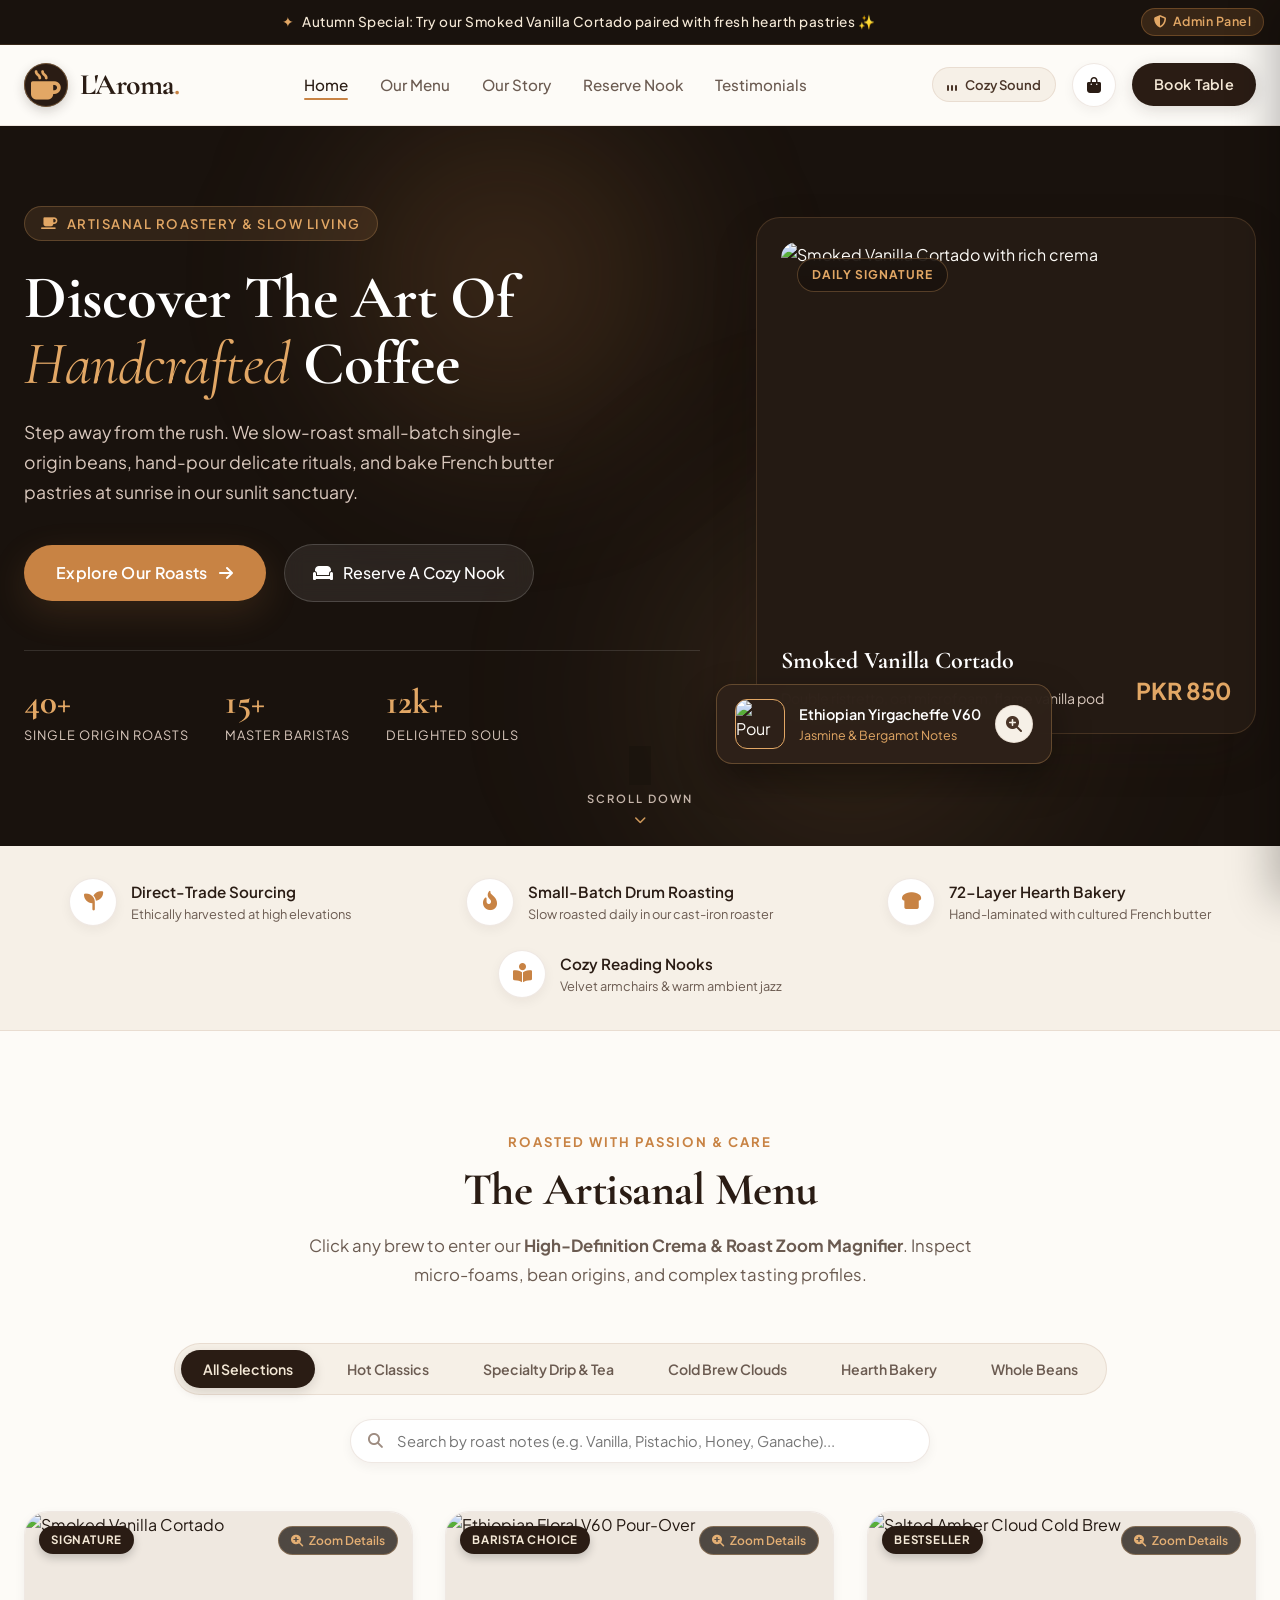
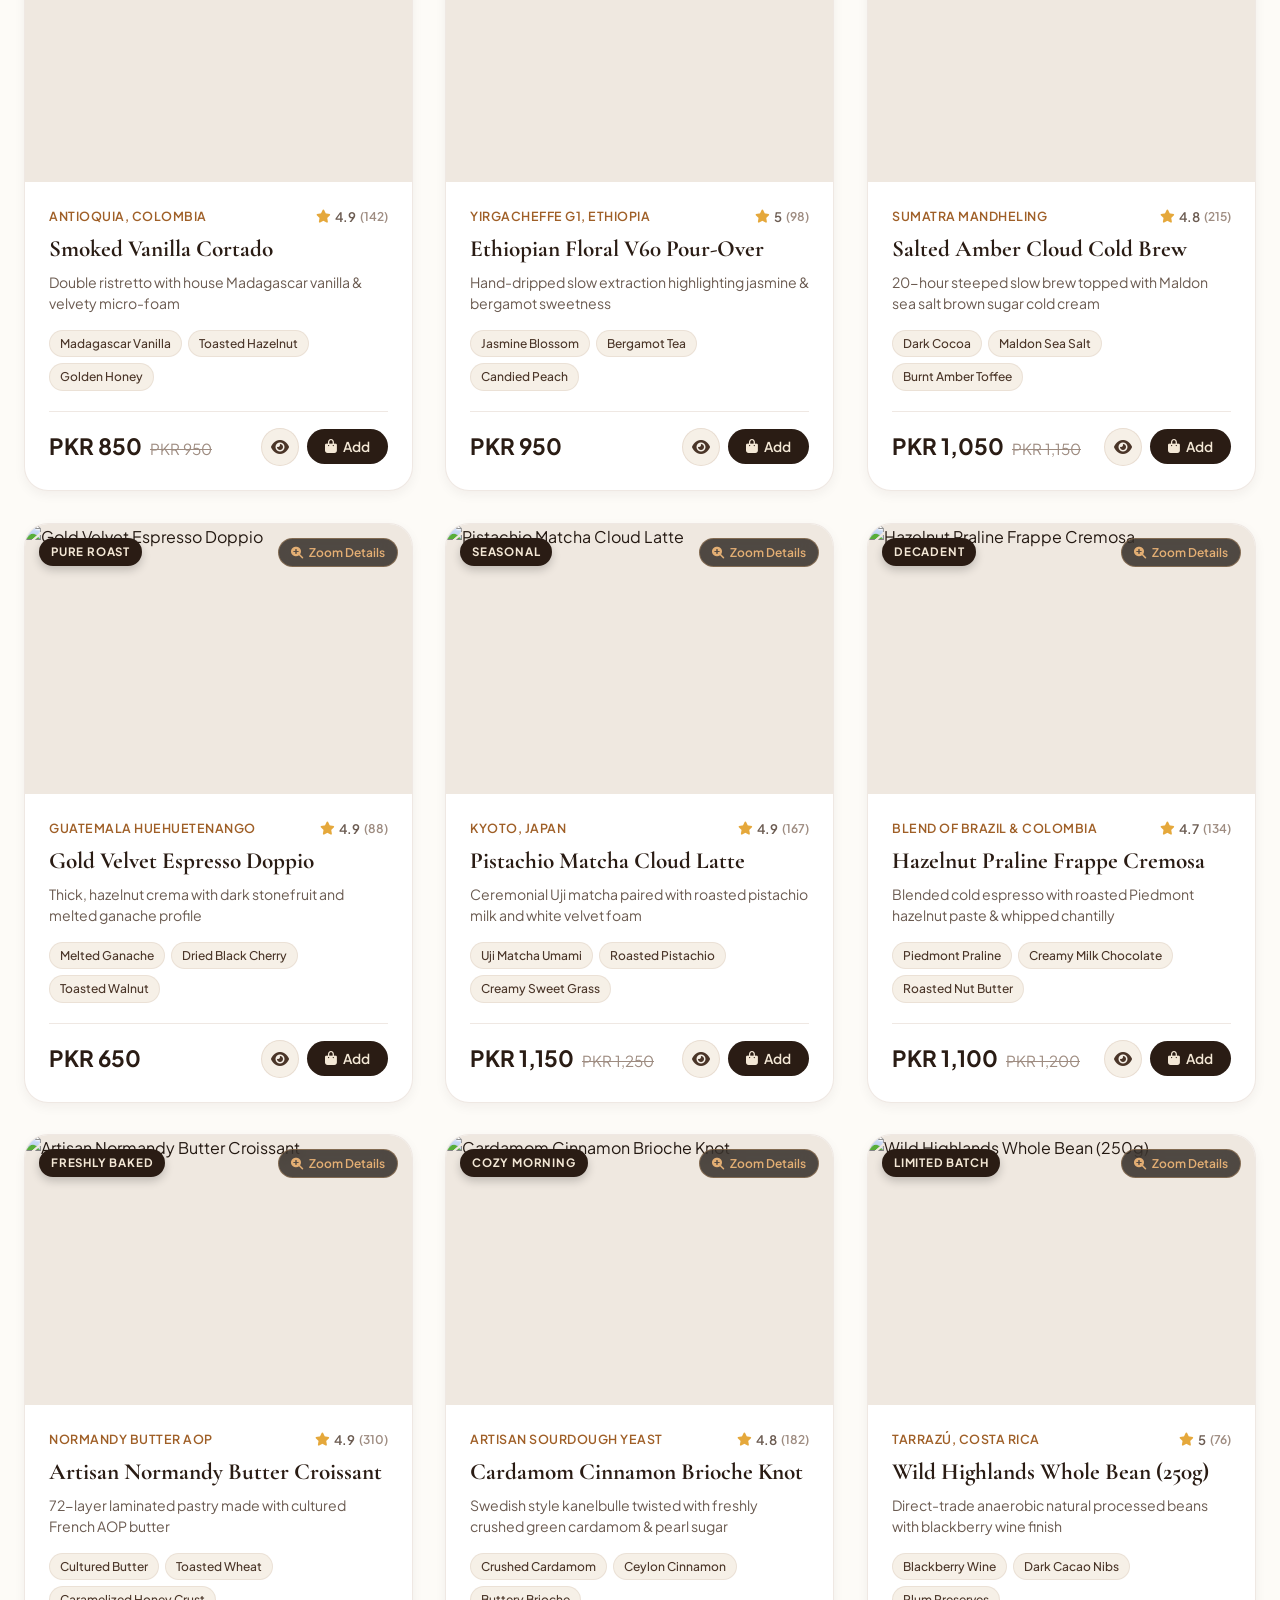
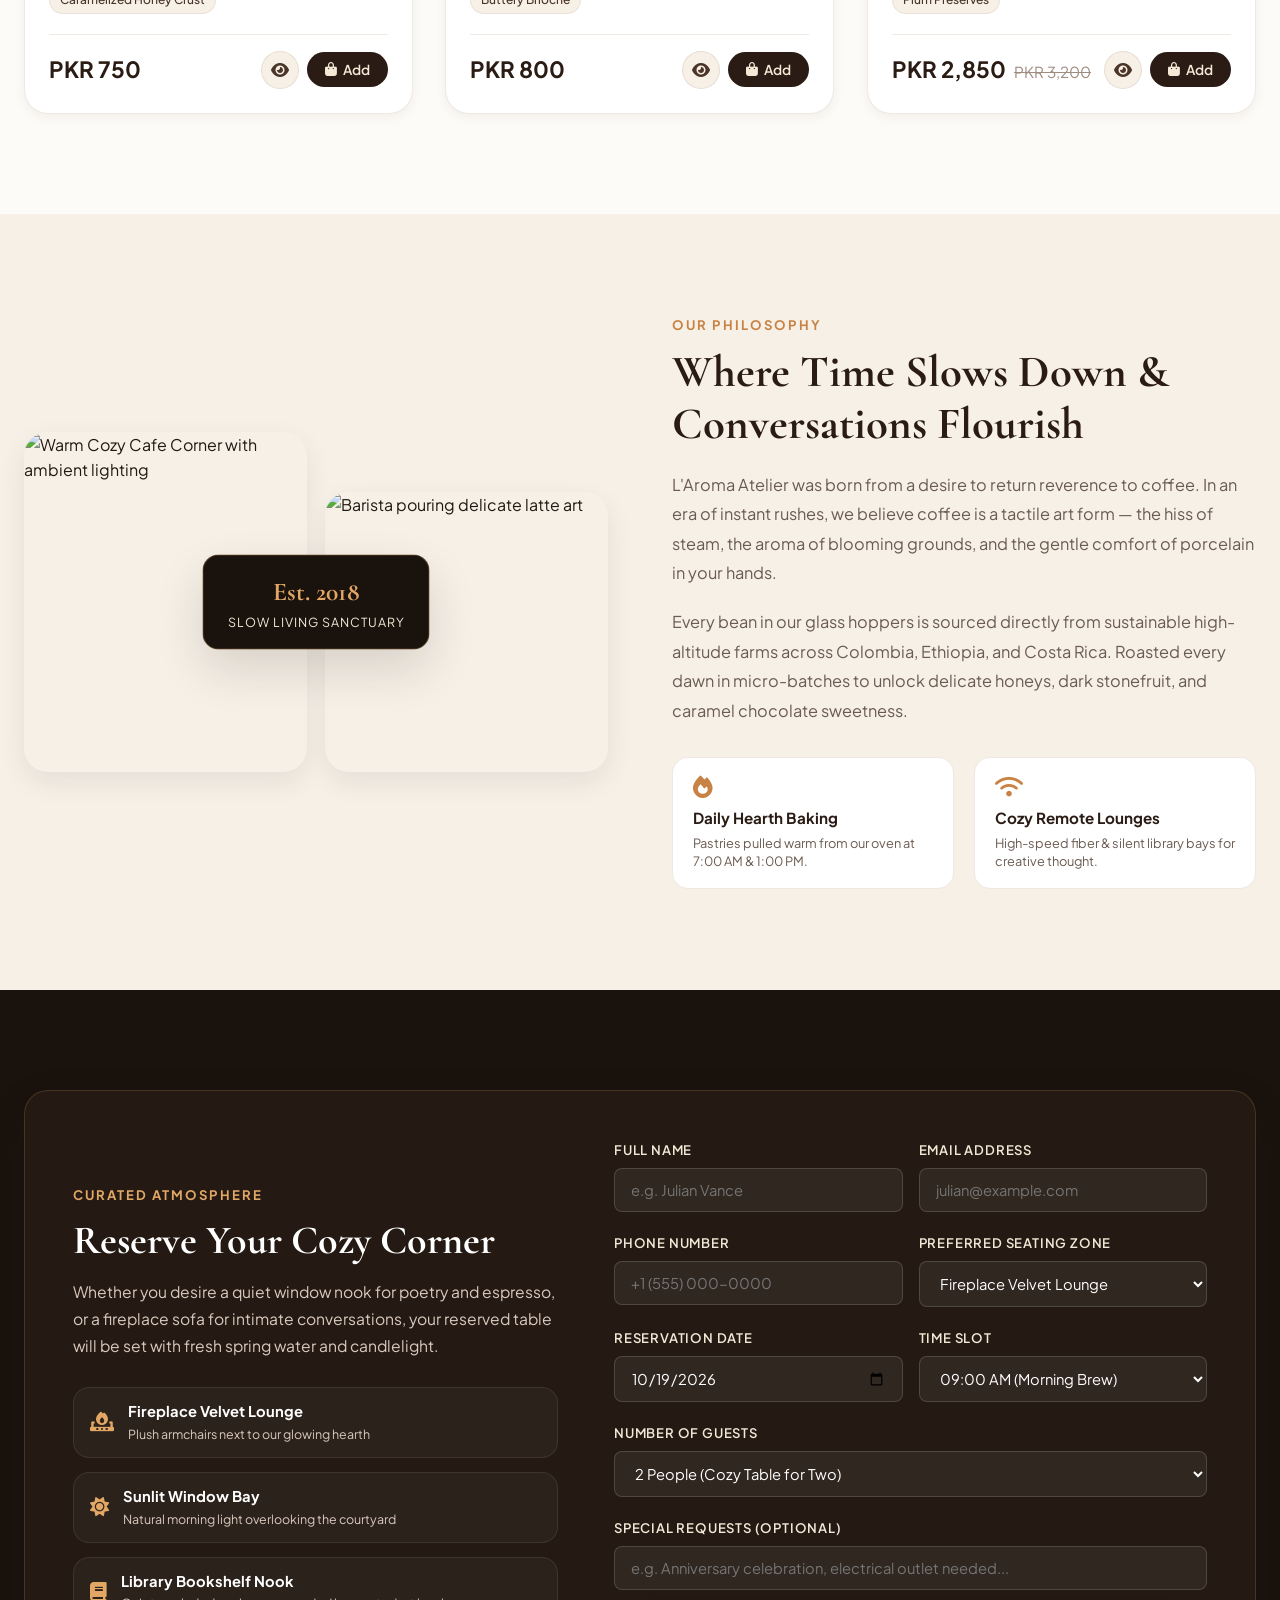
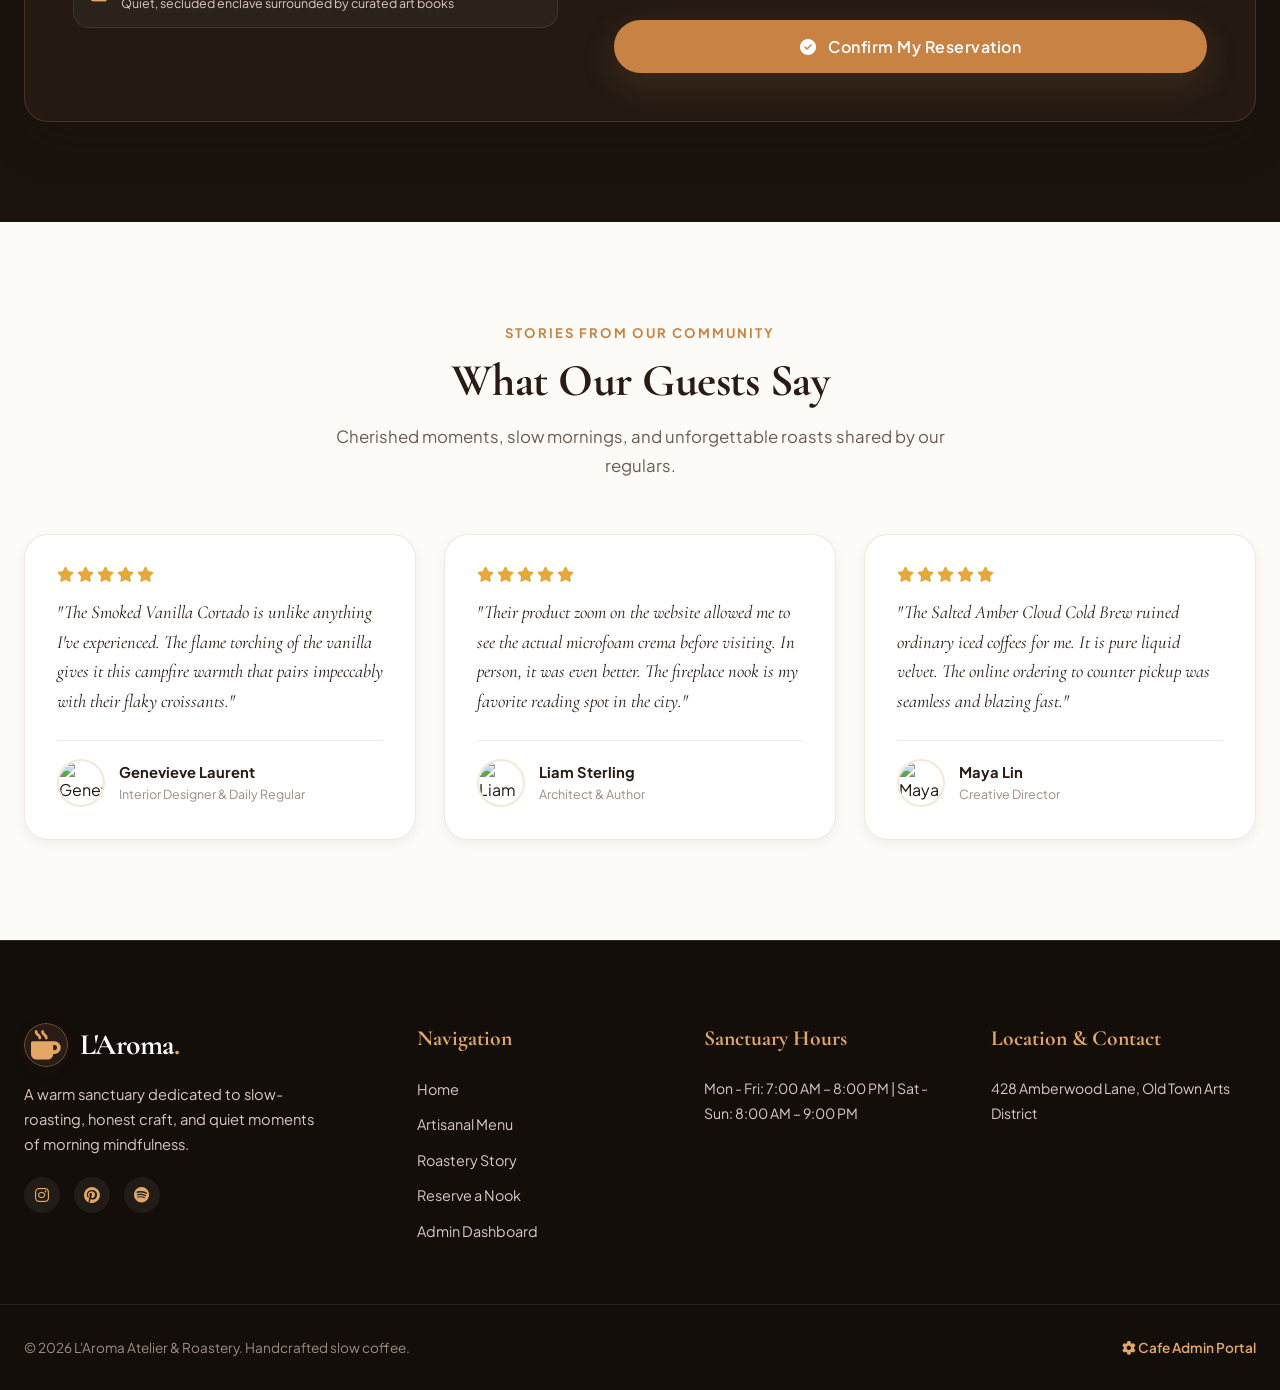
==== commit cdbc281d: "Switch currency to PKR, add hero scroll down indicator and scroll reveal animations" ====
--- a/index.html
+++ b/index.html
@@ -137,7 +137,7 @@
               <h3 class="hero-card-title">Smoked Vanilla Cortado</h3>
               <p class="hero-card-sub">Double ristretto, oat microfoam, flame vanilla pod</p>
             </div>
-            <div class="hero-card-price">$5.75</div>
+            <div class="hero-card-price">PKR 850</div>
           </div>
         </div>
 
@@ -156,6 +156,15 @@
         </div>
       </div>
     </div>
+
+    <!-- Animated Scroll Down Indicator -->
+    <a href="#menu" class="hero-scroll-indicator" id="heroScrollDown" aria-label="Scroll down to artisanal menu">
+      <div class="scroll-mouse-pill">
+        <div class="scroll-mouse-dot"></div>
+      </div>
+      <span class="scroll-text">Scroll Down</span>
+      <i class="fas fa-chevron-down scroll-chevron-down"></i>
+    </a>
   </section>
 
   <!-- ==========================================================
@@ -284,7 +293,7 @@
         <h2 class="modal-product-title" id="modalProductTitle">Coffee Name</h2>
 
         <div class="modal-price-rating">
-          <span class="modal-price" id="modalProductPrice">$0.00</span>
+          <span class="modal-price" id="modalProductPrice">PKR 0</span>
           <div class="product-rating">
             <i class="fas fa-star" style="color: #E5A83B;"></i>
             <span id="modalProductRating">4.9 (120 reviews)</span>
@@ -326,7 +335,7 @@
           <div class="option-pills">
             <button class="option-pill active">Organic Oat Milk</button>
             <button class="option-pill">Whole Farm Milk</button>
-            <button class="option-pill">Roasted Pistachio (+ $0.75)</button>
+            <button class="option-pill">Roasted Pistachio (+ PKR 150)</button>
           </div>
         </div>
 
@@ -580,15 +589,15 @@
     <div class="cart-footer">
       <div class="cart-summary-row">
         <span>Subtotal</span>
-        <span id="cartSubtotal">$0.00</span>
+        <span id="cartSubtotal">PKR 0</span>
       </div>
       <div class="cart-summary-row">
-        <span>Estimated Tax (8.25%)</span>
-        <span id="cartTax">$0.00</span>
+        <span>Estimated Tax (5%)</span>
+        <span id="cartTax">PKR 0</span>
       </div>
       <div class="cart-summary-row total-row">
         <span>Total Due</span>
-        <span id="cartTotal">$0.00</span>
+        <span id="cartTotal">PKR 0</span>
       </div>
 
       <button class="btn-checkout" id="openCheckoutBtn">
@@ -611,7 +620,7 @@
         <i class="fas fa-mug-hot"></i>
         <h3>Complete Your Order</h3>
         <p style="font-size: 0.88rem; color: var(--text-secondary); margin-top: 4px;">
-          Total: <strong id="checkoutTotalAmount" style="color: var(--color-espresso);">$0.00</strong>
+          Total: <strong id="checkoutTotalAmount" style="color: var(--color-espresso);">PKR 0</strong>
         </p>
       </div>
 
@@ -706,6 +715,11 @@
     </div>
   </footer>
 
+  <!-- Floating Back to Top Button -->
+  <button class="back-to-top-btn" id="backToTopBtn" aria-label="Back to top">
+    <i class="fas fa-arrow-up"></i>
+  </button>
+
   <!-- Scripts -->
   <script src="js/data.js"></script>
   <script src="js/app.js"></script>
--- a/css/style.css
+++ b/css/style.css
@@ -694,6 +694,134 @@
 .floating-meta p {
   font-size: 0.78rem;
   color: var(--color-amber);
+}
+
+/* ==========================================================
+   HERO SCROLL DOWN ANIMATION INDICATOR
+   ========================================================== */
+.hero-scroll-indicator {
+  position: absolute;
+  bottom: 20px;
+  left: 50%;
+  transform: translateX(-50%);
+  z-index: 10;
+  display: flex;
+  flex-direction: column;
+  align-items: center;
+  gap: 6px;
+  color: var(--color-amber);
+  text-decoration: none;
+  cursor: pointer;
+  opacity: 0.9;
+  transition: opacity var(--transition-fast), transform var(--transition-fast);
+}
+
+.hero-scroll-indicator:hover {
+  opacity: 1;
+  transform: translateX(-50%) translateY(3px);
+  color: #fff;
+}
+
+.scroll-mouse-pill {
+  width: 22px;
+  height: 38px;
+  border: 2px solid var(--color-amber);
+  border-radius: 12px;
+  position: relative;
+  display: flex;
+  justify-content: center;
+  background: rgba(25, 18, 13, 0.5);
+  backdrop-filter: blur(4px);
+}
+
+.scroll-mouse-dot {
+  width: 4px;
+  height: 8px;
+  background: var(--color-amber);
+  border-radius: 2px;
+  margin-top: 6px;
+  animation: mouseScrollDot 1.8s cubic-bezier(0.65, 0, 0.35, 1) infinite;
+}
+
+@keyframes mouseScrollDot {
+  0% { transform: translateY(0); opacity: 1; }
+  50% { transform: translateY(12px); opacity: 0.2; }
+  100% { transform: translateY(0); opacity: 1; }
+}
+
+.scroll-text {
+  font-size: 0.7rem;
+  letter-spacing: 2px;
+  text-transform: uppercase;
+  font-weight: 600;
+  color: var(--text-light-secondary);
+}
+
+.scroll-chevron-down {
+  font-size: 0.75rem;
+  animation: chevronBounce 1.8s ease-in-out infinite;
+}
+
+@keyframes chevronBounce {
+  0%, 100% { transform: translateY(0); }
+  50% { transform: translateY(4px); }
+}
+
+/* ==========================================================
+   SCROLL-DRIVEN REVEAL ANIMATIONS
+   ========================================================== */
+.reveal {
+  opacity: 0;
+  transform: translateY(32px);
+  transition: opacity 0.8s cubic-bezier(0.16, 1, 0.3, 1), transform 0.8s cubic-bezier(0.16, 1, 0.3, 1);
+  will-change: opacity, transform;
+}
+
+.reveal.revealed {
+  opacity: 1;
+  transform: translateY(0);
+}
+
+.reveal-delay-1 { transition-delay: 0.12s; }
+.reveal-delay-2 { transition-delay: 0.24s; }
+.reveal-delay-3 { transition-delay: 0.36s; }
+
+/* Back to Top Floating Button */
+.back-to-top-btn {
+  position: fixed;
+  bottom: 28px;
+  right: 28px;
+  width: 46px;
+  height: 46px;
+  border-radius: 50%;
+  background: var(--bg-dark);
+  color: var(--color-amber);
+  border: 1px solid rgba(226, 167, 101, 0.35);
+  display: flex;
+  align-items: center;
+  justify-content: center;
+  font-size: 1rem;
+  box-shadow: 0 8px 24px rgba(0, 0, 0, 0.35);
+  cursor: pointer;
+  z-index: 999;
+  opacity: 0;
+  visibility: hidden;
+  transform: translateY(16px);
+  transition: all 0.35s cubic-bezier(0.16, 1, 0.3, 1);
+}
+
+.back-to-top-btn.visible {
+  opacity: 1;
+  visibility: visible;
+  transform: translateY(0);
+}
+
+.back-to-top-btn:hover {
+  background: var(--color-caramel);
+  color: #fff;
+  border-color: var(--color-caramel);
+  transform: translateY(-4px);
+  box-shadow: var(--shadow-warm);
 }
 
 /* ==========================================================
